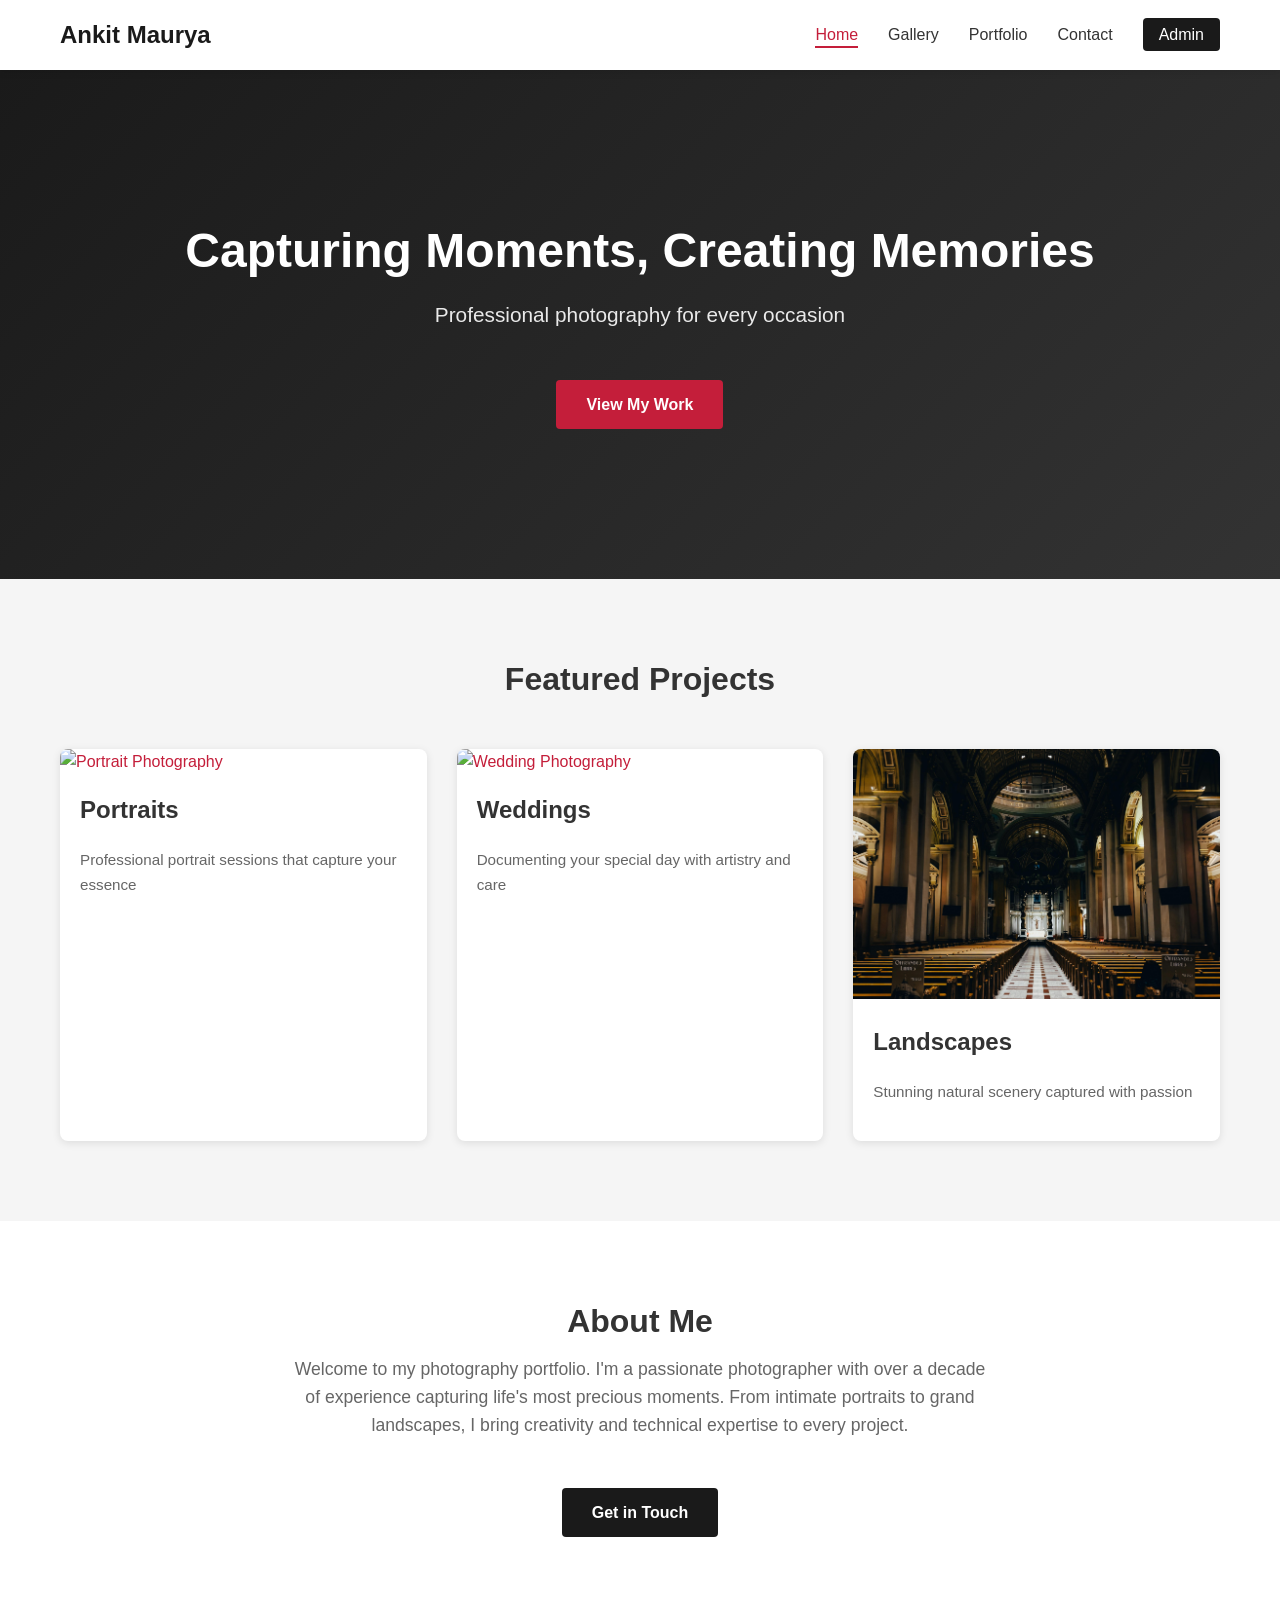
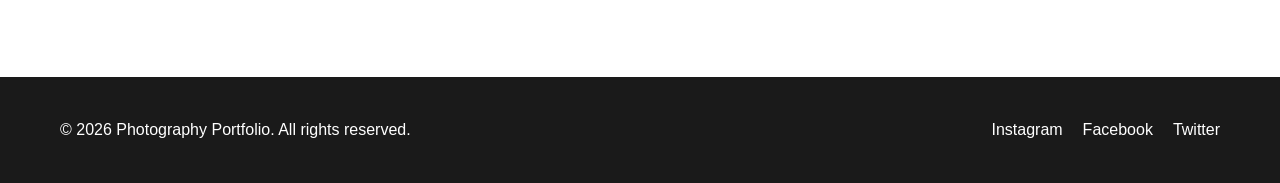
==== index.html @ 66cedf2d "Update index.html" ====
<!DOCTYPE html>
<html lang="en">
<head>
    <meta charset="UTF-8">
    <meta name="viewport" content="width=device-width, initial-scale=1.0">
    <title>Photography Portfolio - Ankit Maurya</title>
    <link rel="stylesheet" href="assets/css/style.css">
    <link rel="stylesheet" href="assets/css/navbar.css">
</head>
<body>
    <!-- Navigation -->
    <nav class="navbar">
        <div class="navbar-container">
            <div class="navbar-brand">
                <h1>Ankit Maurya</h1>
            </div>
            <ul class="navbar-menu">
                <li><a href="index.html" class="active">Home</a></li>
                <li><a href="gallery.html">Gallery</a></li>
                <li><a href="portfolio.html">Portfolio</a></li>
                <li><a href="contact.html">Contact</a></li>
                <li><a href="admin/index.html" class="admin-link">Admin</a></li>
            </ul>
            <div class="hamburger">
                <span></span>
                <span></span>
                <span></span>
            </div>
        </div>
    </nav>

    <!-- Hero Section -->
    <section class="hero">
        <div class="hero-content">
            <h2>Capturing Moments, Creating Memories</h2>
            <p>Professional photography for every occasion</p>
            <a href="gallery.html" class="cta-button">View My Work</a>
        </div>
    </section>

    <!-- Featured Work -->
    <section class="featured">
        <div class="container">
            <h2>Featured Projects</h2>
            <div class="featured-grid">
                <div class="featured-card">
                    <a href="portraits.html">
                    <img src="assets/images/portrait/DSC_3581.JPG" alt="Portrait Photography">
                    </a>
                    <h3>Portraits</h3>
                    <p>Professional portrait sessions that capture your essence</p>
                </div>
                <div class="featured-card">
                    <a href="weddings.html">
                    <img src="assets/images/wedding/DSC_1386.JPG" alt="Wedding Photography">
                    </a>
                    <h3>Weddings</h3>
                    <p>Documenting your special day with artistry and care</p>
                </div>
                <div class="featured-card">
                    <a href="landscapes.html">
                    <img src="assets/images/landscape/pexels-allen-boguslavsky-1344061-19329957.jpg" alt="Landscape Photography">
                    </a>
                    <h3>Landscapes</h3>
                    <p>Stunning natural scenery captured with passion</p>
                </div>
            </div>
        </div>
    </section>

    <!-- About Section -->
    <section class="about">
        <div class="container">
            <h2>About Me</h2>
            <p>Welcome to my photography portfolio. I'm a passionate photographer with over a decade of experience capturing life's most precious moments. From intimate portraits to grand landscapes, I bring creativity and technical expertise to every project.</p>
            <a href="contact.html" class="secondary-button">Get in Touch</a>
        </div>
    </section>

    <!-- Footer -->
    <footer class="footer">
        <div class="container">
            <p>&copy; 2026 Photography Portfolio. All rights reserved.</p>
            <div class="social-links">
                <a href="#" class="social-icon">Instagram</a>
                <a href="#" class="social-icon">Facebook</a>
                <a href="#" class="social-icon">Twitter</a>
            </div>
        </div>
    </footer>

    <script src="assets/js/navbar.js"></script>
</body>
</html>
---- assets/css/style.css ----
/* Global Styles */
* {
    margin: 0;
    padding: 0;
    box-sizing: border-box;
}

:root {
    --primary-color: #1a1a1a;
    --secondary-color: #333;
    --accent-color: #c41e3a;
    --text-color: #333;
    --light-bg: #f5f5f5;
    --white: #fff;
    --border-color: #ddd;
    --shadow: 0 2px 8px rgba(0, 0, 0, 0.1);
    --shadow-lg: 0 10px 30px rgba(0, 0, 0, 0.2);
}

html {
    scroll-behavior: smooth;
}

body {
    font-family: 'Segoe UI', Tahoma, Geneva, Verdana, sans-serif;
    line-height: 1.6;
    color: var(--text-color);
    background-color: var(--white);
}

.container {
    max-width: 1200px;
    margin: 0 auto;
    padding: 0 20px;
}

/* Typography */
h1, h2, h3, h4, h5, h6 {
    margin-bottom: 0.8rem;
    font-weight: 700;
    line-height: 1.3;
}

h1 {
    font-size: 2.5rem;
}

h2 {
    font-size: 2rem;
}

h3 {
    font-size: 1.5rem;
}

p {
    margin-bottom: 1rem;
}

a {
    color: var(--accent-color);
    text-decoration: none;
    transition: color 0.3s ease;
}

a:hover {
    color: var(--primary-color);
}

/* Buttons */
.cta-button, .secondary-button, .submit-button, .upload-button {
    display: inline-block;
    padding: 12px 30px;
    font-size: 1rem;
    font-weight: 600;
    border: none;
    border-radius: 4px;
    cursor: pointer;
    transition: all 0.3s ease;
    text-align: center;
}

.cta-button {
    background-color: var(--accent-color);
    color: var(--white);
    margin-top: 1rem;
}

.cta-button:hover {
    background-color: #a01830;
    transform: translateY(-2px);
    box-shadow: var(--shadow-lg);
}

.secondary-button {
    background-color: var(--primary-color);
    color: var(--white);
    margin-top: 1rem;
}

.secondary-button:hover {
    background-color: var(--secondary-color);
}

.submit-button, .upload-button {
    background-color: var(--primary-color);
    color: var(--white);
    width: 100%;
    padding: 12px;
}

.submit-button:hover, .upload-button:hover {
    background-color: var(--secondary-color);
}

/* Hero Section */
.hero {
    background: linear-gradient(135deg, var(--primary-color), var(--secondary-color));
    color: var(--white);
    text-align: center;
    padding: 150px 20px;
    min-height: 500px;
    display: flex;
    align-items: center;
    justify-content: center;
}

.hero-content h2 {
    font-size: 3rem;
    margin-bottom: 1rem;
    color: var(--white);
}

.hero-content p {
    font-size: 1.3rem;
    margin-bottom: 2rem;
    color: rgba(255, 255, 255, 0.9);
}

/* Sections */
section {
    padding: 80px 0;
}

/* Featured Section */
.featured {
    background-color: var(--light-bg);
}

.featured h2 {
    text-align: center;
    margin-bottom: 3rem;
}

.featured-grid {
    display: grid;
    grid-template-columns: repeat(auto-fit, minmax(280px, 1fr));
    gap: 30px;
}

.featured-card {
    background: var(--white);
    border-radius: 8px;
    overflow: hidden;
    box-shadow: var(--shadow);
    transition: transform 0.3s ease, box-shadow 0.3s ease;
}

.featured-card:hover {
    transform: translateY(-10px);
    box-shadow: var(--shadow-lg);
}

.featured-card img {
    width: 100%;
    height: 250px;
    object-fit: cover;
}

.featured-card h3 {
    padding: 20px 20px 10px;
}

.featured-card p {
    padding: 0 20px 20px;
    color: #666;
    font-size: 0.95rem;
}

/* About Section */
.about {
    background-color: var(--white);
    text-align: center;
}

.about p {
    font-size: 1.1rem;
    max-width: 700px;
    margin-left: auto;
    margin-right: auto;
    margin-bottom: 2rem;
    color: #666;
}

/* Footer */
.footer {
    background-color: var(--primary-color);
    color: var(--white);
    padding: 40px 0;
    margin-top: 60px;
}

.footer .container {
    display: flex;
    justify-content: space-between;
    align-items: center;
    flex-wrap: wrap;
    gap: 20px;
}

.footer p {
    margin: 0;
}

.social-links {
    display: flex;
    gap: 20px;
}

.social-icon {
    color: var(--white);
    transition: color 0.3s ease;
}

.social-icon:hover {
    color: var(--accent-color);
}

/* Responsive */
@media (max-width: 768px) {
    h1 {
        font-size: 2rem;
    }

    h2 {
        font-size: 1.5rem;
    }

    .hero-content h2 {
        font-size: 2rem;
    }

    .hero-content p {
        font-size: 1rem;
    }

    .hero {
        padding: 80px 20px;
        min-height: 350px;
    }

    section {
        padding: 50px 0;
    }

    .footer .container {
        flex-direction: column;
        text-align: center;
    }

    .social-links {
        justify-content: center;
    }
}

@media (max-width: 480px) {
    h1 {
        font-size: 1.5rem;
    }

    h2 {
        font-size: 1.3rem;
    }

    .hero-content h2 {
        font-size: 1.5rem;
    }

    .featured-grid {
        grid-template-columns: 1fr;
    }
}
---- assets/css/navbar.css ----
/* Navbar Styles */
.navbar {
    background-color: var(--white);
    box-shadow: var(--shadow);
    position: sticky;
    top: 0;
    z-index: 1000;
}

.navbar-container {
    max-width: 1200px;
    margin: 0 auto;
    padding: 0 20px;
    display: flex;
    justify-content: space-between;
    align-items: center;
    height: 70px;
}

.navbar-brand h1 {
    font-size: 1.5rem;
    color: var(--primary-color);
    margin: 0;
}

.navbar-menu {
    display: flex;
    list-style: none;
    gap: 30px;
    margin: 0;
}

.navbar-menu a {
    color: var(--text-color);
    font-weight: 500;
    transition: color 0.3s ease;
    position: relative;
}

.navbar-menu a:hover,
.navbar-menu a.active {
    color: var(--accent-color);
}

.navbar-menu a.active::after {
    content: '';
    position: absolute;
    bottom: -5px;
    left: 0;
    width: 100%;
    height: 2px;
    background-color: var(--accent-color);
}

.admin-link {
    background-color: var(--primary-color);
    color: var(--white) !important;
    padding: 8px 16px;
    border-radius: 4px;
}

.admin-link:hover {
    background-color: var(--secondary-color);
    color: var(--white) !important;
}

/* Hamburger Menu */
.hamburger {
    display: none;
    flex-direction: column;
    cursor: pointer;
}

.hamburger span {
    width: 25px;
    height: 3px;
    background-color: var(--primary-color);
    margin: 5px 0;
    transition: all 0.3s ease;
    border-radius: 2px;
}

.hamburger.active span:nth-child(1) {
    transform: rotate(45deg) translate(8px, 8px);
}

.hamburger.active span:nth-child(2) {
    opacity: 0;
}

.hamburger.active span:nth-child(3) {
    transform: rotate(-45deg) translate(10px, -10px);
}

/* Mobile Menu */
@media (max-width: 768px) {
    .hamburger {
        display: flex;
    }

    .navbar-menu {
        position: absolute;
        top: 70px;
        left: 0;
        right: 0;
        flex-direction: column;
        background-color: var(--white);
        gap: 0;
        max-height: 0;
        overflow: hidden;
        transition: max-height 0.3s ease;
        box-shadow: var(--shadow);
    }

    .navbar-menu.active {
        max-height: 400px;
    }

    .navbar-menu li {
        border-bottom: 1px solid var(--border-color);
    }

    .navbar-menu a {
        display: block;
        padding: 15px 20px;
    }

    .navbar-menu a.active::after {
        display: none;
    }

    .admin-link {
        margin: 0;
        width: calc(100% - 40px);
        margin: 10px 20px;
    }
}
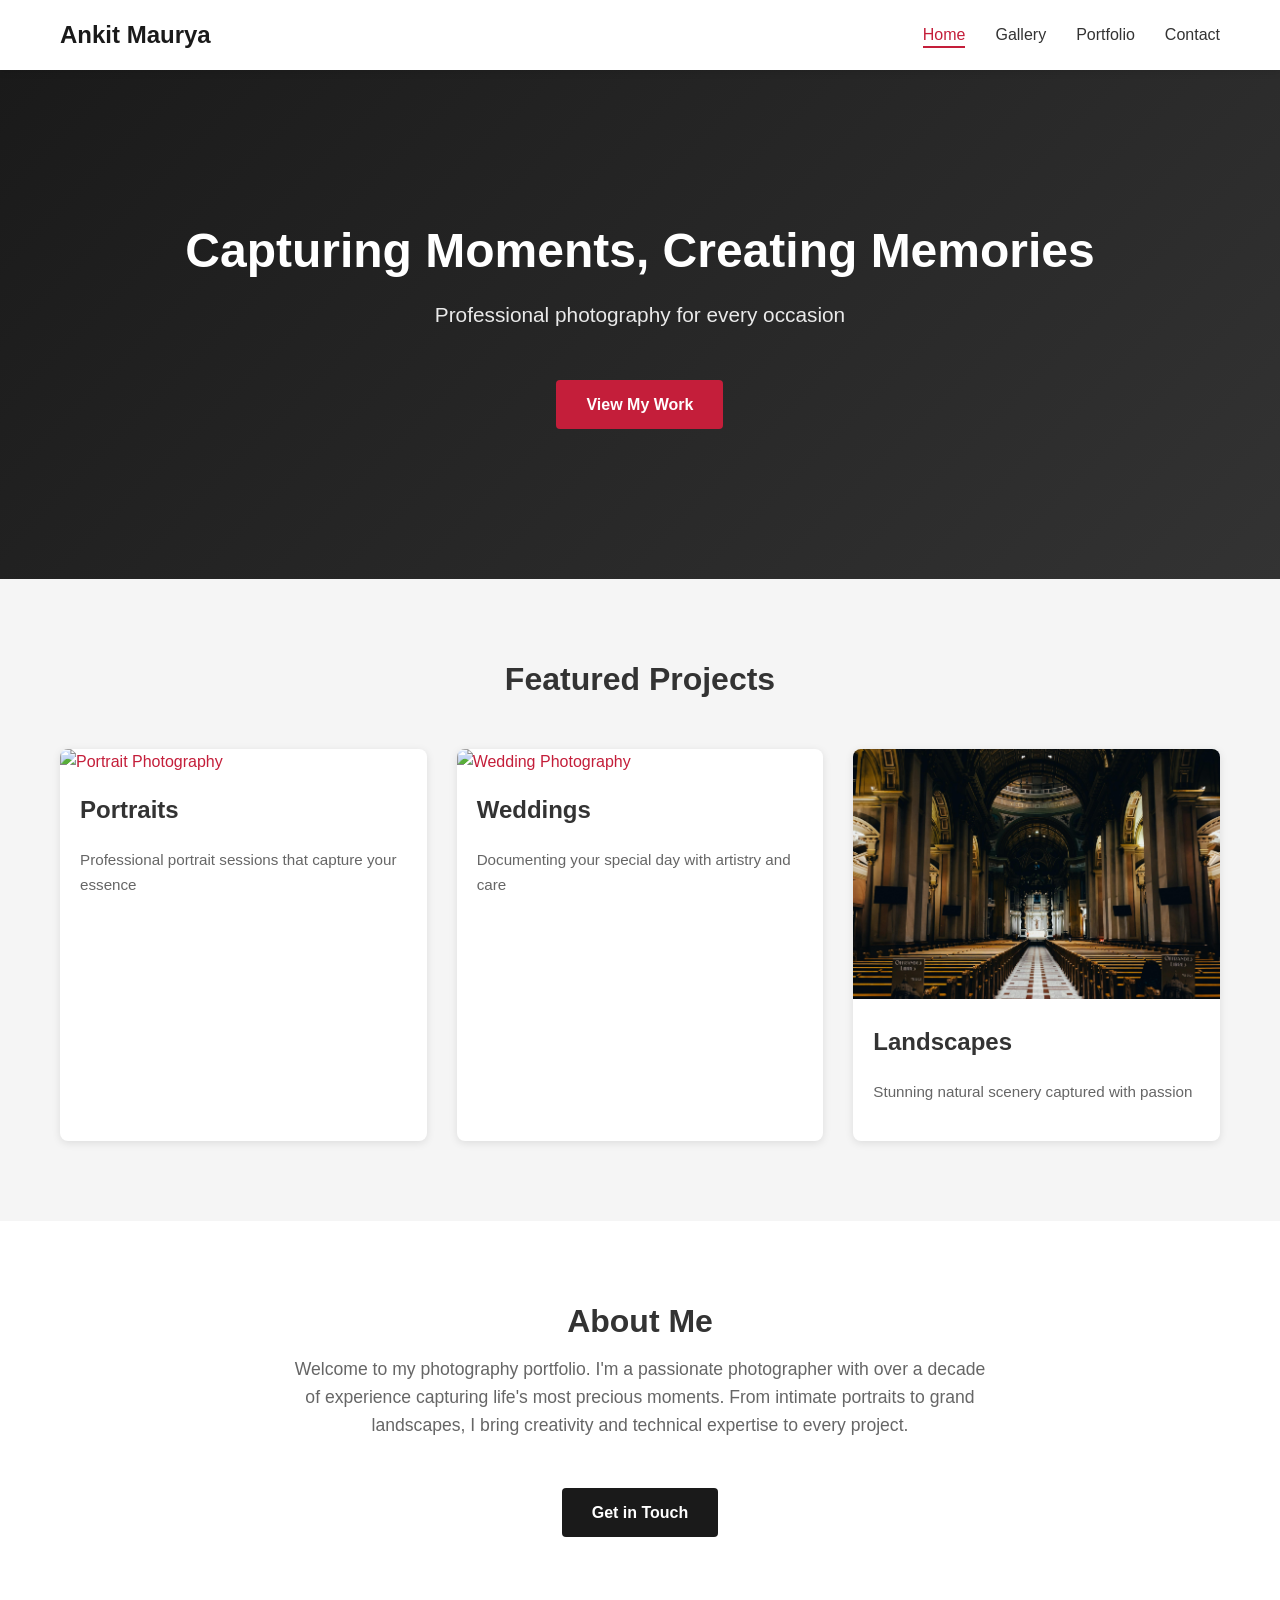
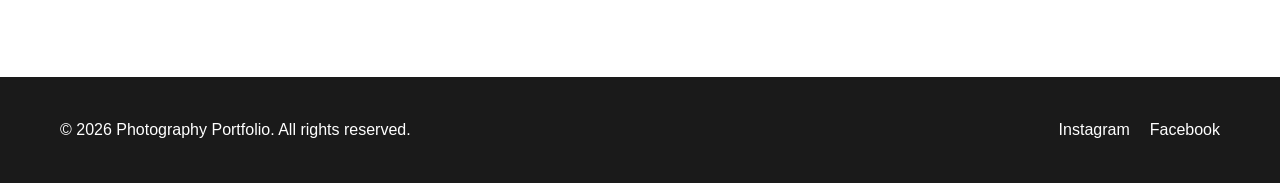
==== commit b7581a84: "Update contact details, remove admin and Twitter links" ====
--- a/index.html
+++ b/index.html
@@ -19,7 +19,6 @@
                 <li><a href="gallery.html">Gallery</a></li>
                 <li><a href="portfolio.html">Portfolio</a></li>
                 <li><a href="contact.html">Contact</a></li>
-                <li><a href="admin/index.html" class="admin-link">Admin</a></li>
             </ul>
             <div class="hamburger">
                 <span></span>
@@ -82,9 +81,8 @@
         <div class="container">
             <p>&copy; 2026 Photography Portfolio. All rights reserved.</p>
             <div class="social-links">
-                <a href="#" class="social-icon">Instagram</a>
-                <a href="#" class="social-icon">Facebook</a>
-                <a href="#" class="social-icon">Twitter</a>
+                <a href="https://www.instagram.com/ankit_maurya2207" class="social-icon">Instagram</a>
+                <a href="https://www.facebook.com/profile.php?id=61571340713028" class="social-icon">Facebook</a>
             </div>
         </div>
     </footer>
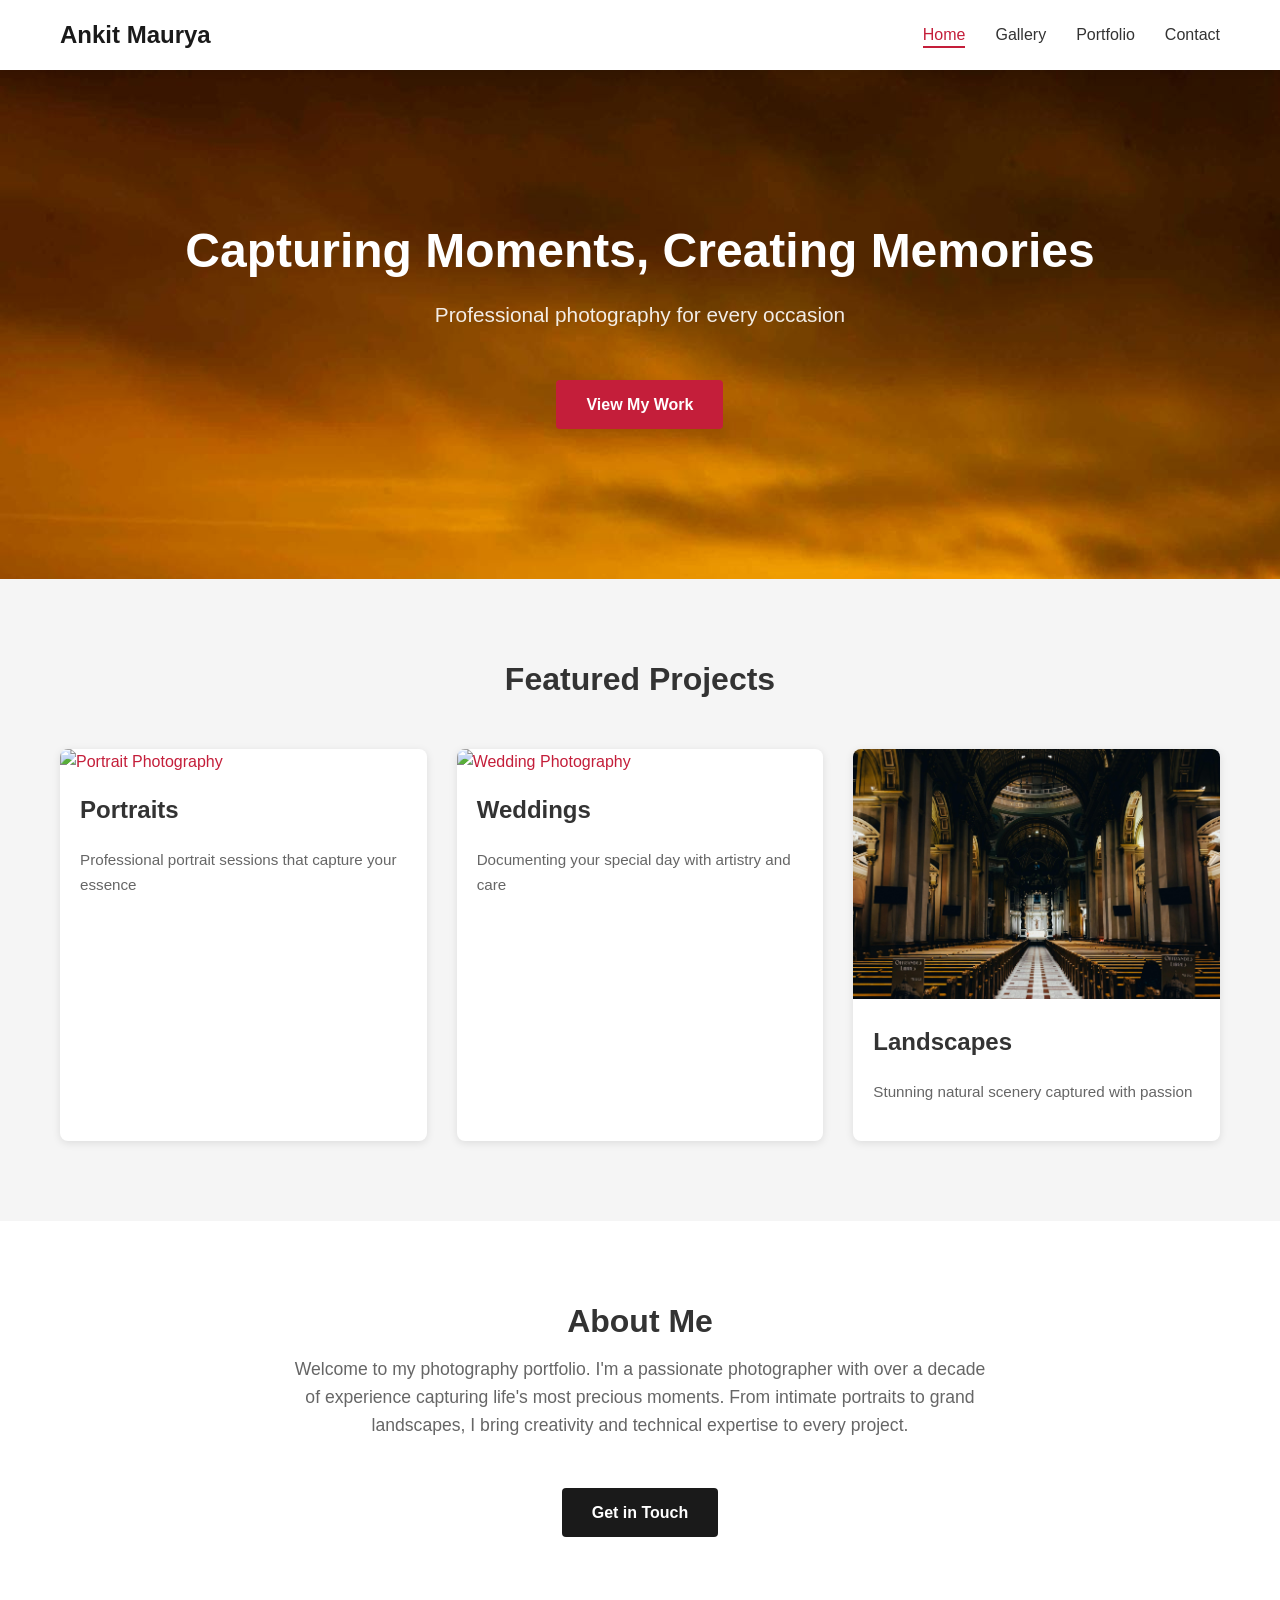
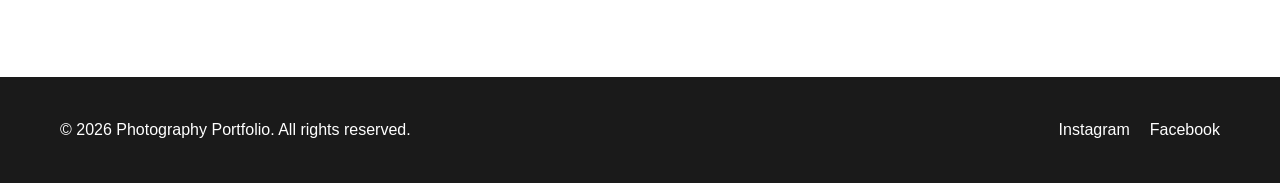
==== commit 38229a93: "Update gallery pages with new portrait and landscape images" ====
--- a/index.html
+++ b/index.html
@@ -29,7 +29,8 @@
     </nav>
 
     <!-- Hero Section -->
-    <section class="hero">
+    <section class="hero" style="background-image: url('assets/images/landscape/pexels-raybilcliff-29651310\ \(1\).jpg');" background-size="cover" background-position="top">
+        
         <div class="hero-content">
             <h2>Capturing Moments, Creating Memories</h2>
             <p>Professional photography for every occasion</p>
@@ -44,7 +45,7 @@
             <div class="featured-grid">
                 <div class="featured-card">
                     <a href="portraits.html">
-                    <img src="assets/images/portrait/DSC_3581.JPG" alt="Portrait Photography">
+                    <img src="assets/images/portrait/DSC_3582.JPG" alt="Portrait Photography">
                     </a>
                     <h3>Portraits</h3>
                     <p>Professional portrait sessions that capture your essence</p>
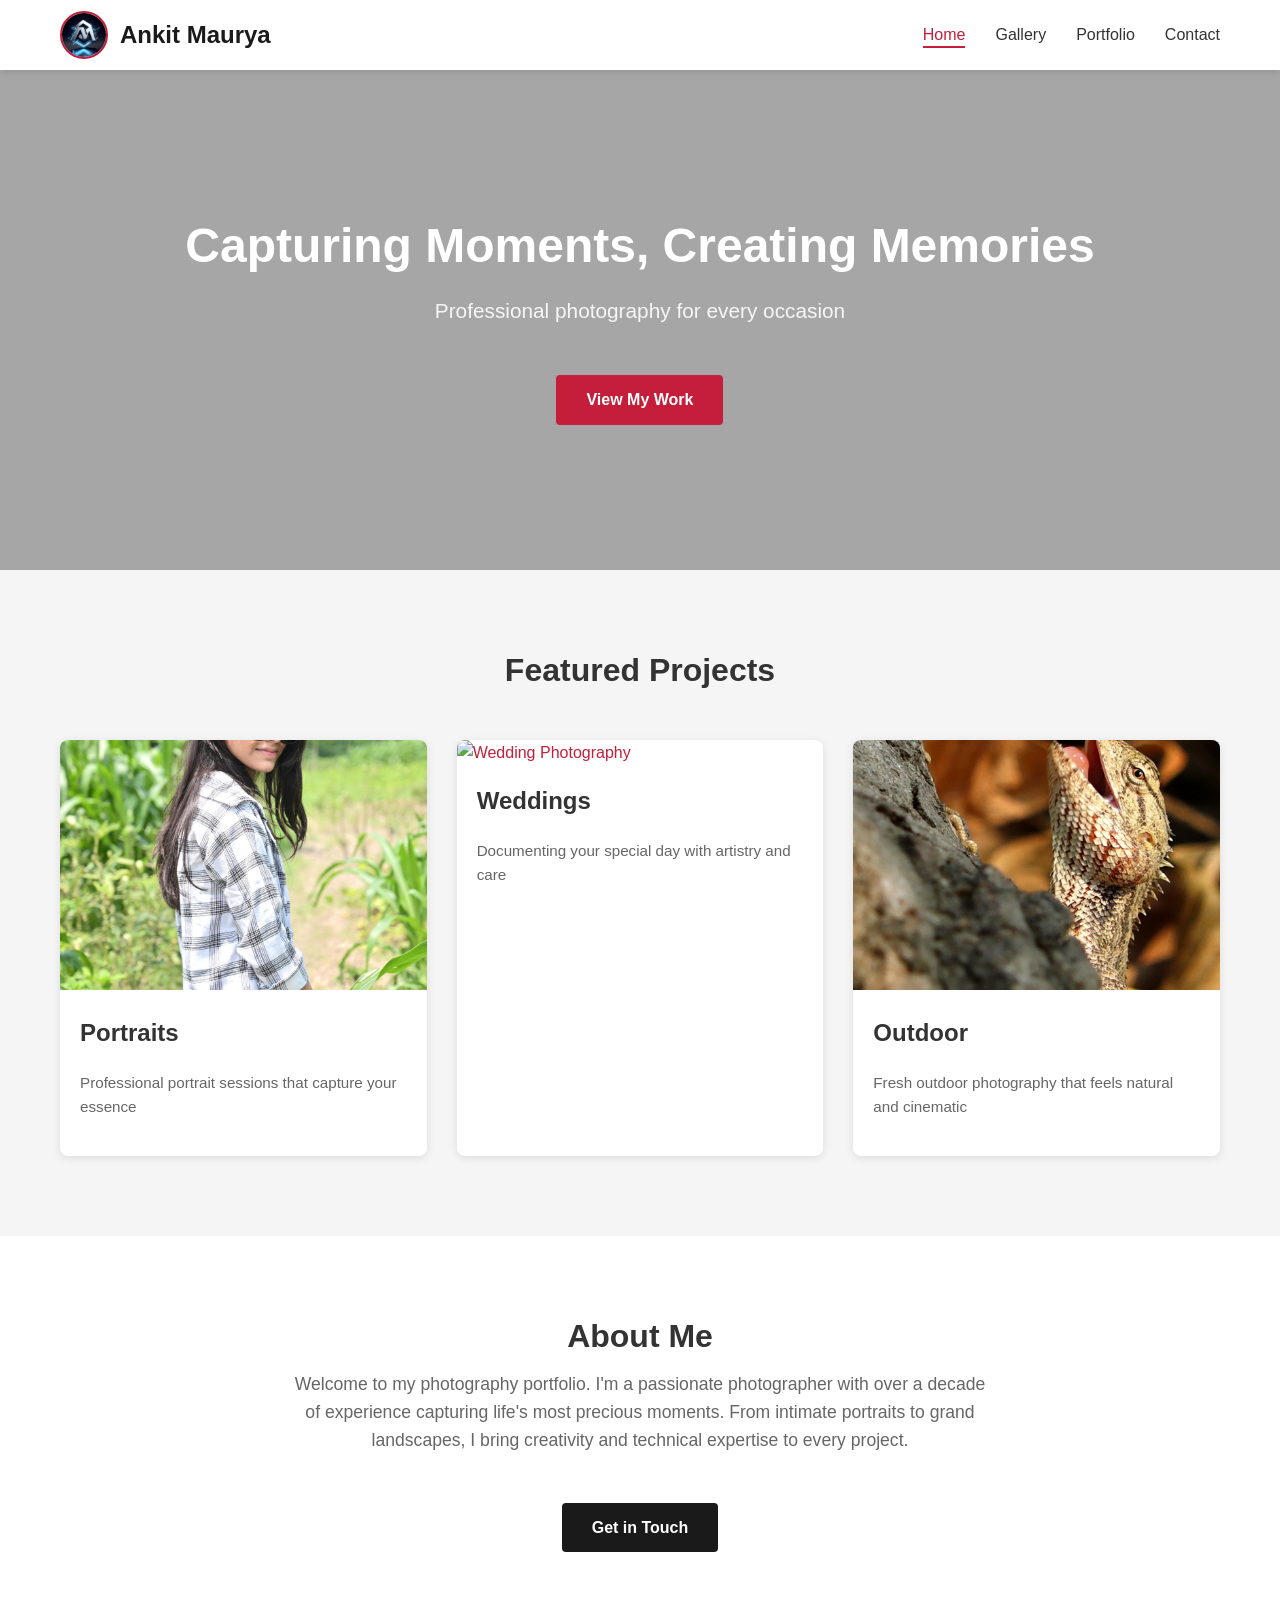
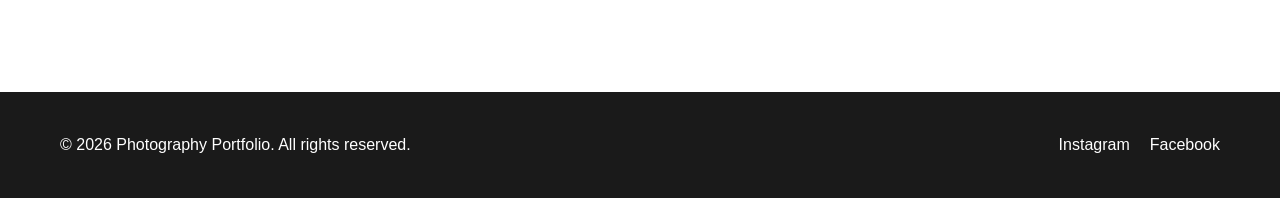
==== commit 20657981: "Update website content, gallery layout, responsive fixes, and asset sync" ====
--- a/index.html
+++ b/index.html
@@ -12,6 +12,7 @@
     <nav class="navbar">
         <div class="navbar-container">
             <div class="navbar-brand">
+                <img src="assets/images/logo/logo.jpg" alt="Brand Logo" class="navbar-logo">
                 <h1>Ankit Maurya</h1>
             </div>
             <ul class="navbar-menu">
@@ -29,8 +30,9 @@
     </nav>
 
     <!-- Hero Section -->
-    <section class="hero" style="background-image: url('assets/images/landscape/pexels-raybilcliff-29651310\ \(1\).jpg');" background-size="cover" background-position="top">
-        
+    <section class="hero">
+        <video id="hero-video" class="hero-video" autoplay muted playsinline preload="auto"></video>
+        <div class="hero-overlay"></div>
         <div class="hero-content">
             <h2>Capturing Moments, Creating Memories</h2>
             <p>Professional photography for every occasion</p>
@@ -45,24 +47,24 @@
             <div class="featured-grid">
                 <div class="featured-card">
                     <a href="portraits.html">
-                    <img src="assets/images/portrait/DSC_3582.JPG" alt="Portrait Photography">
+                    <img src="assets/images/portrait/1 (24).JPG" alt="Portrait Photography">
                     </a>
                     <h3>Portraits</h3>
                     <p>Professional portrait sessions that capture your essence</p>
                 </div>
                 <div class="featured-card">
                     <a href="weddings.html">
-                    <img src="assets/images/wedding/DSC_1386.JPG" alt="Wedding Photography">
+                    <img src="assets/images/wedding/1 (1).JPG" alt="Wedding Photography">
                     </a>
                     <h3>Weddings</h3>
                     <p>Documenting your special day with artistry and care</p>
                 </div>
-                <div class="featured-card">
-                    <a href="landscapes.html">
-                    <img src="assets/images/landscape/pexels-allen-boguslavsky-1344061-19329957.jpg" alt="Landscape Photography">
+                <div class="featured-card outdoor-card">
+                    <a href="gallery.html">
+                    <img src="assets/images/outdoor/1 (1).jpg" alt="Outdoor Photography">
                     </a>
-                    <h3>Landscapes</h3>
-                    <p>Stunning natural scenery captured with passion</p>
+                    <h3>Outdoor</h3>
+                    <p>Fresh outdoor photography that feels natural and cinematic</p>
                 </div>
             </div>
         </div>
@@ -82,12 +84,13 @@
         <div class="container">
             <p>&copy; 2026 Photography Portfolio. All rights reserved.</p>
             <div class="social-links">
-                <a href="https://www.instagram.com/ankit_maurya2207" class="social-icon">Instagram</a>
+                <a href="https://www.instagram.com/ankit_maurya_photography/" class="social-icon">Instagram</a>
                 <a href="https://www.facebook.com/profile.php?id=61571340713028" class="social-icon">Facebook</a>
             </div>
         </div>
     </footer>
 
     <script src="assets/js/navbar.js"></script>
+    <script src="assets/js/hero.js"></script>
 </body>
 </html>
--- a/assets/css/style.css
+++ b/assets/css/style.css
@@ -115,14 +115,36 @@
 
 /* Hero Section */
 .hero {
-    background: linear-gradient(135deg, var(--primary-color), var(--secondary-color));
+    position: relative;
     color: var(--white);
     text-align: center;
-    padding: 150px 20px;
     min-height: 500px;
     display: flex;
     align-items: center;
     justify-content: center;
+    overflow: hidden;
+}
+
+.hero-video {
+    position: absolute;
+    inset: 0;
+    width: 100%;
+    height: 100%;
+    object-fit: cover;
+    z-index: 0;
+}
+
+.hero-overlay {
+    position: absolute;
+    inset: 0;
+    background: rgba(0, 0, 0, 0.35);
+    z-index: 1;
+}
+
+.hero-content {
+    position: relative;
+    z-index: 2;
+    padding: 0 20px;
 }
 
 .hero-content h2 {
@@ -175,6 +197,10 @@
     width: 100%;
     height: 250px;
     object-fit: cover;
+}
+
+.featured-card.portrait-card img {
+    object-position: top;
 }
 
 .featured-card h3 {
@@ -232,6 +258,79 @@
     transition: color 0.3s ease;
 }
 
+/* Responsive Base */
+@media (max-width: 1024px) {
+    .container,
+    .navbar-container {
+        padding: 0 15px;
+    }
+
+    .hero {
+        min-height: 420px;
+    }
+
+    .hero-content h2 {
+        font-size: 2.4rem;
+    }
+
+    .hero-content p {
+        font-size: 1.15rem;
+    }
+
+    .featured-grid {
+        gap: 20px;
+    }
+
+    .featured-card img {
+        height: 220px;
+    }
+}
+
+@media (max-width: 768px) {
+    .hero {
+        min-height: 360px;
+    }
+
+    .hero-content h2 {
+        font-size: 2rem;
+    }
+
+    .hero-content p {
+        font-size: 1rem;
+    }
+
+    .featured-grid {
+        grid-template-columns: 1fr;
+    }
+
+    .featured-card img {
+        height: 220px;
+    }
+
+    section {
+        padding: 60px 0;
+    }
+
+    .footer .container {
+        flex-direction: column;
+        text-align: center;
+    }
+
+    .social-links {
+        justify-content: center;
+    }
+}
+
+@media (max-width: 480px) {
+    .hero-content h2 {
+        font-size: 1.7rem;
+    }
+
+    .hero-content p {
+        font-size: 0.95rem;
+    }
+}
+
 .social-icon:hover {
     color: var(--accent-color);
 }
--- a/assets/css/navbar.css
+++ b/assets/css/navbar.css
@@ -17,10 +17,39 @@
     height: 70px;
 }
 
+.navbar-brand {
+    display: flex;
+    align-items: center;
+    gap: 12px;
+}
+
 .navbar-brand h1 {
     font-size: 1.5rem;
     color: var(--primary-color);
     margin: 0;
+}
+
+.navbar-logo {
+    width: 48px;
+    height: 48px;
+    border-radius: 50%;
+    object-fit: cover;
+    border: 2px solid var(--accent-color);
+    animation: logoPop 0.8s ease-out;
+}
+
+@keyframes logoPop {
+    0% {
+        transform: scale(0);
+        opacity: 0;
+    }
+    60% {
+        transform: scale(1.1);
+        opacity: 1;
+    }
+    100% {
+        transform: scale(1);
+    }
 }
 
 .navbar-menu {
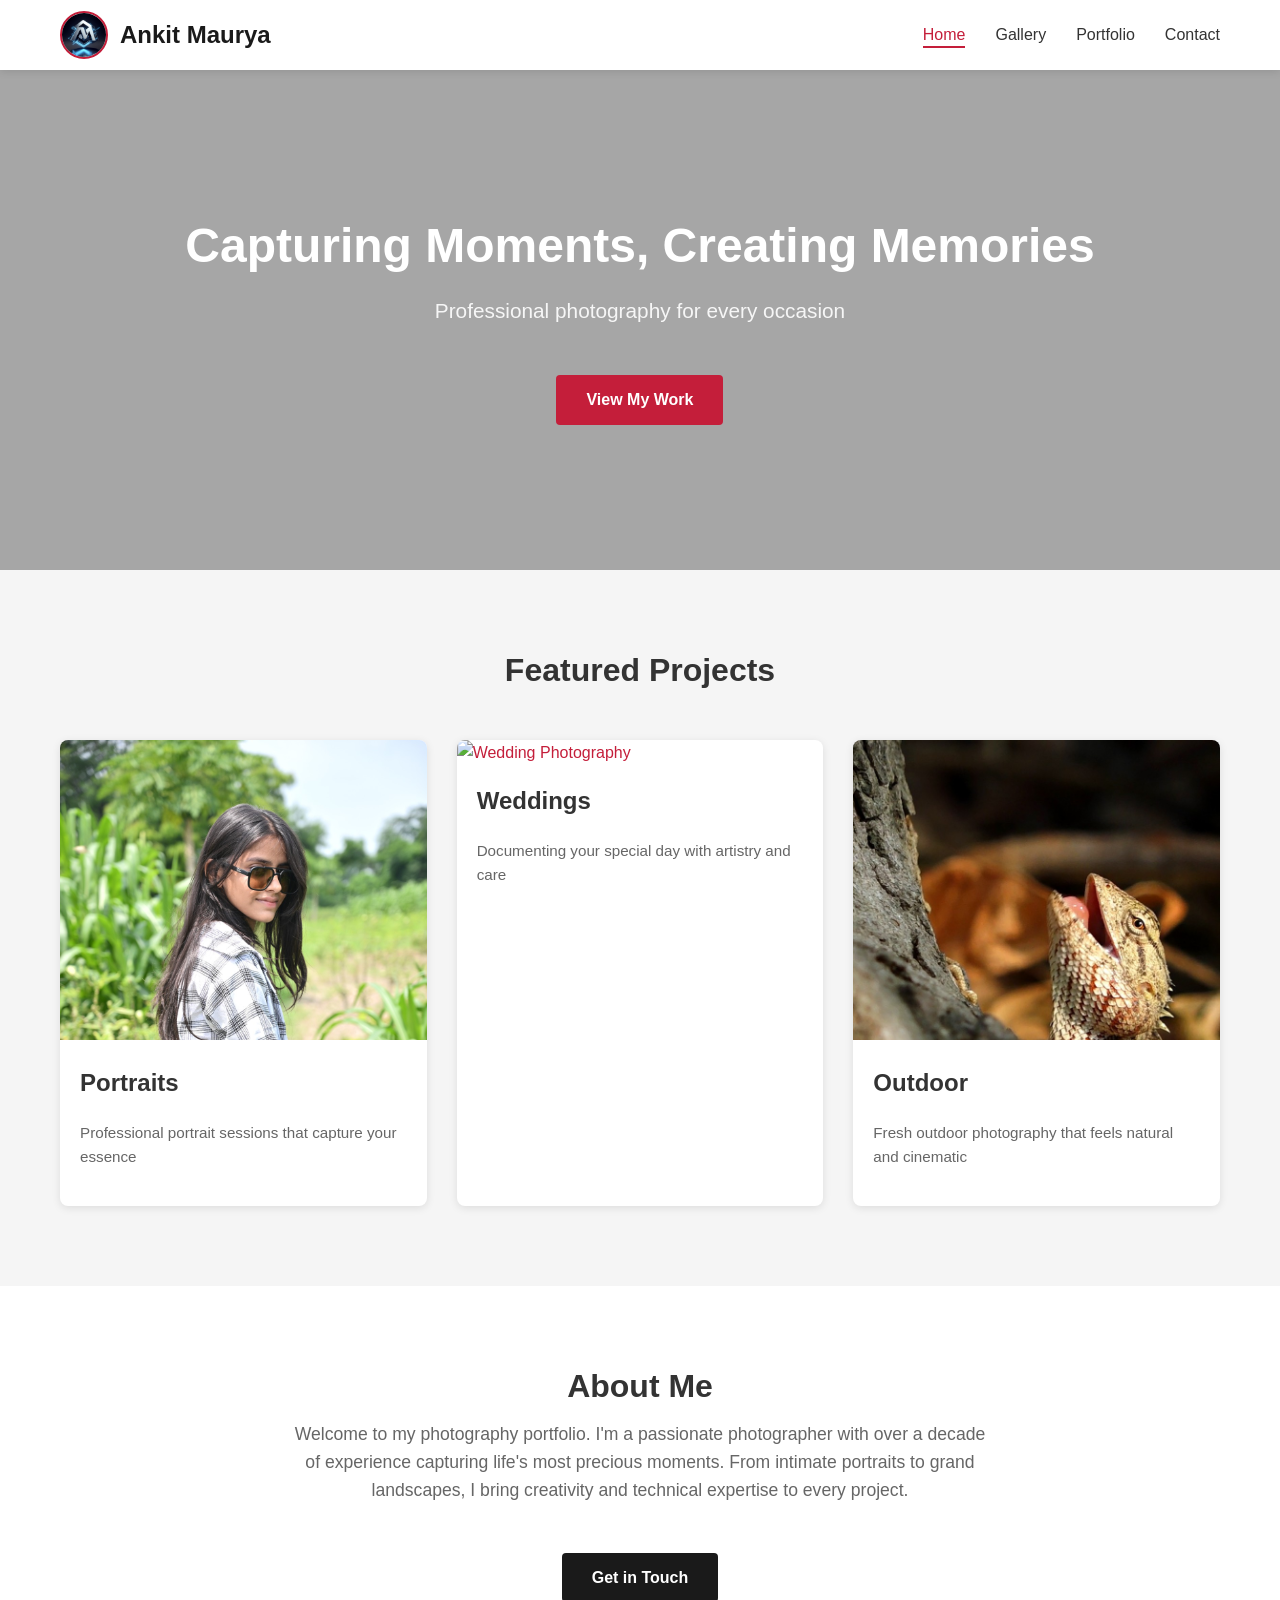
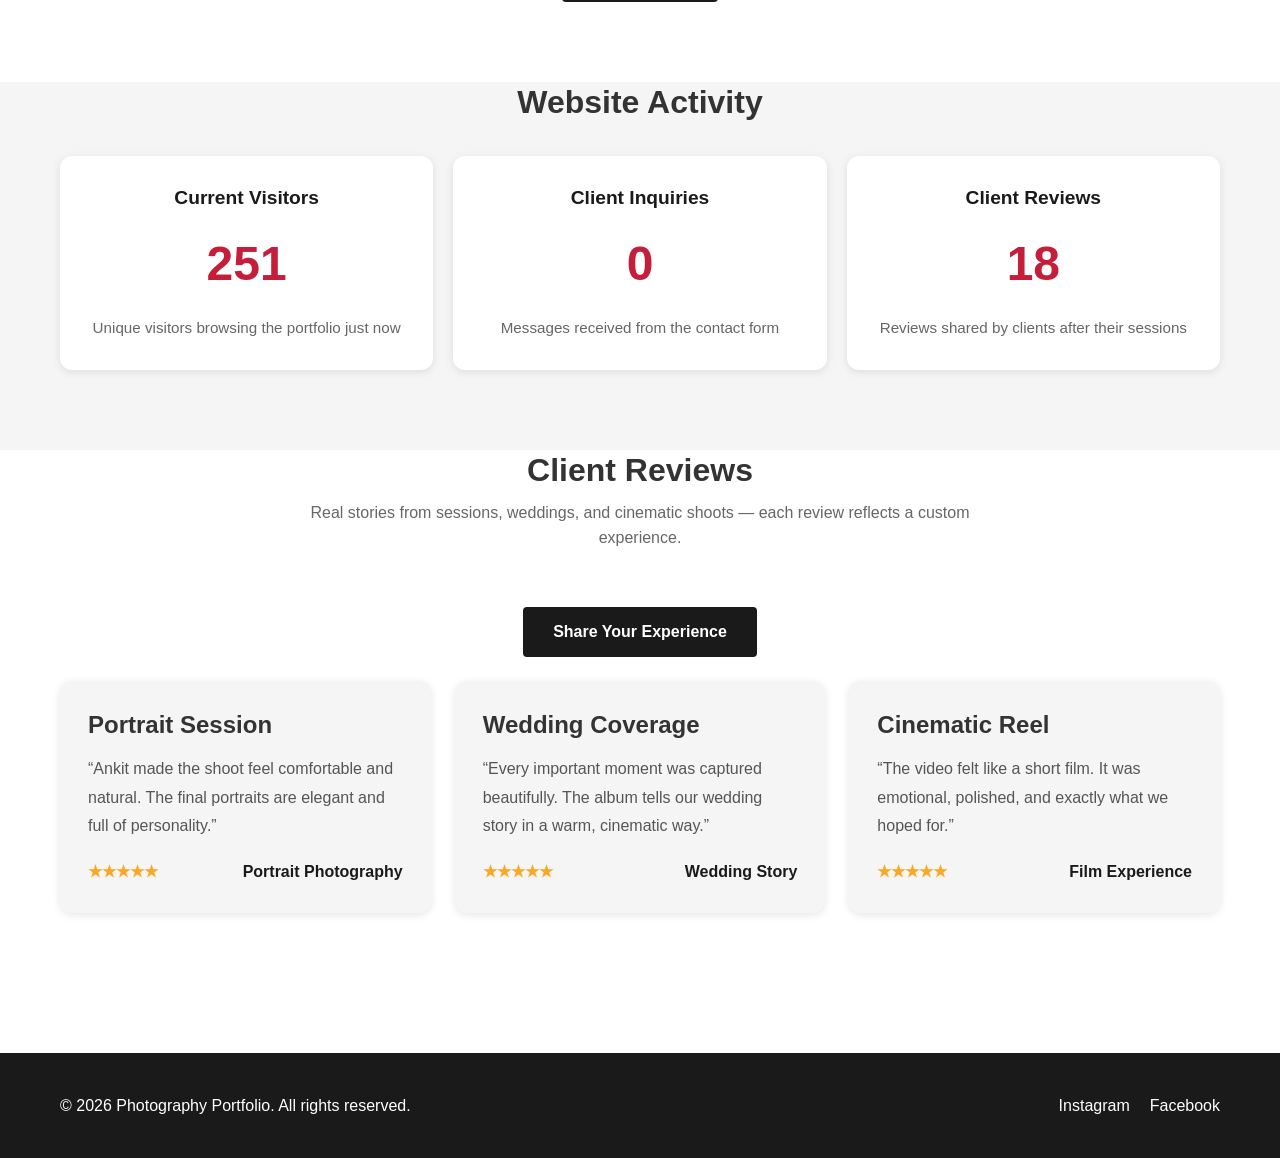
==== commit 702dba42: "Update website content, add review form, and sync assets" ====
--- a/index.html
+++ b/index.html
@@ -79,6 +79,58 @@
         </div>
     </section>
 
+    <!-- Website Activity -->
+    <section class="stats-section">
+        <div class="container">
+            <h2>Website Activity</h2>
+            <div class="stats-grid">
+                <div class="stat-card">
+                    <h3>Current Visitors</h3>
+                    <p id="visitorCount">0</p>
+                    <span>Unique visitors browsing the portfolio just now</span>
+                </div>
+                <div class="stat-card">
+                    <h3>Client Inquiries</h3>
+                    <p id="bookingCount">0</p>
+                    <span>Messages received from the contact form</span>
+                </div>
+                <div class="stat-card">
+                    <h3>Client Reviews</h3>
+                    <p id="reviewCount">18</p>
+                    <span>Reviews shared by clients after their sessions</span>
+                </div>
+            </div>
+        </div>
+    </section>
+
+    <!-- Review Section -->
+    <section class="review-section">
+        <div class="container">
+            <h2>Client Reviews</h2>
+            <p class="intro-text">Real stories from sessions, weddings, and cinematic shoots — each review reflects a custom experience.</p>
+            <div class="review-action">
+                <a href="contact.html#reviewForm" class="secondary-button">Share Your Experience</a>
+            </div>
+            <div class="review-grid">
+                <div class="review-card">
+                    <h3>Portrait Session</h3>
+                    <p>“Ankit made the shoot feel comfortable and natural. The final portraits are elegant and full of personality.”</p>
+                    <div class="review-meta"><span>★★★★★</span><span>Portrait Photography</span></div>
+                </div>
+                <div class="review-card">
+                    <h3>Wedding Coverage</h3>
+                    <p>“Every important moment was captured beautifully. The album tells our wedding story in a warm, cinematic way.”</p>
+                    <div class="review-meta"><span>★★★★★</span><span>Wedding Story</span></div>
+                </div>
+                <div class="review-card">
+                    <h3>Cinematic Reel</h3>
+                    <p>“The video felt like a short film. It was emotional, polished, and exactly what we hoped for.”</p>
+                    <div class="review-meta"><span>★★★★★</span><span>Film Experience</span></div>
+                </div>
+            </div>
+        </div>
+    </section>
+
     <!-- Footer -->
     <footer class="footer">
         <div class="container">
@@ -92,5 +144,6 @@
 
     <script src="assets/js/navbar.js"></script>
     <script src="assets/js/hero.js"></script>
+    <script src="assets/js/home.js"></script>
 </body>
 </html>
--- a/assets/css/style.css
+++ b/assets/css/style.css
@@ -195,8 +195,9 @@
 
 .featured-card img {
     width: 100%;
-    height: 250px;
+    height: 300px;
     object-fit: cover;
+    object-position: top;
 }
 
 .featured-card.portrait-card img {
@@ -228,6 +229,122 @@
     color: #666;
 }
 
+/* Stats Section */
+.stats-section {
+    background-color: var(--light-bg);
+    padding-top: 0;
+}
+
+.stats-section h2 {
+    text-align: center;
+    margin-bottom: 2rem;
+}
+
+.stats-grid {
+    display: grid;
+    grid-template-columns: repeat(auto-fit, minmax(240px, 1fr));
+    gap: 20px;
+}
+
+.stat-card {
+    background-color: var(--white);
+    border-radius: 12px;
+    padding: 30px;
+    box-shadow: var(--shadow);
+    text-align: center;
+}
+
+.stat-card h3 {
+    font-size: 1.2rem;
+    margin-bottom: 15px;
+    color: var(--primary-color);
+}
+
+.stat-card p {
+    font-size: 3rem;
+    font-weight: 700;
+    margin-bottom: 12px;
+    color: var(--accent-color);
+}
+
+.stat-card span {
+    color: #666;
+    font-size: 0.95rem;
+}
+
+.stat-card .secondary-button {
+    margin-top: 20px;
+}
+
+/* Review Section */
+.review-section {
+    background-color: var(--white);
+    padding-top: 0;
+}
+
+.review-section h2 {
+    text-align: center;
+    margin-bottom: 0.5rem;
+}
+
+.review-section .intro-text {
+    text-align: center;
+    max-width: 700px;
+    margin: 0 auto 2.5rem;
+    color: #666;
+}
+
+.review-action {
+    text-align: center;
+    margin-bottom: 1.5rem;
+}
+
+.review-action .secondary-button {
+    display: inline-block;
+}
+
+.review-grid {
+    display: grid;
+    grid-template-columns: repeat(auto-fit, minmax(280px, 1fr));
+    gap: 24px;
+}
+
+.review-card {
+    background-color: var(--light-bg);
+    border-radius: 12px;
+    padding: 28px;
+    box-shadow: var(--shadow);
+    transition: transform 0.3s ease, box-shadow 0.3s ease;
+}
+
+.review-card:hover {
+    transform: translateY(-6px);
+    box-shadow: var(--shadow-lg);
+}
+
+.review-card h3 {
+    margin-bottom: 15px;
+}
+
+.review-card p {
+    color: #555;
+    line-height: 1.8;
+    margin-bottom: 18px;
+}
+
+.review-meta {
+    display: flex;
+    justify-content: space-between;
+    align-items: center;
+    gap: 10px;
+    font-weight: 600;
+    color: var(--primary-color);
+}
+
+.review-meta span:first-child {
+    color: #f9a826;
+}
+
 /* Footer */
 .footer {
     background-color: var(--primary-color);
@@ -282,7 +399,7 @@
     }
 
     .featured-card img {
-        height: 220px;
+        height: 250px;
     }
 }
 
@@ -304,7 +421,7 @@
     }
 
     .featured-card img {
-        height: 220px;
+        height: 250px;
     }
 
     section {
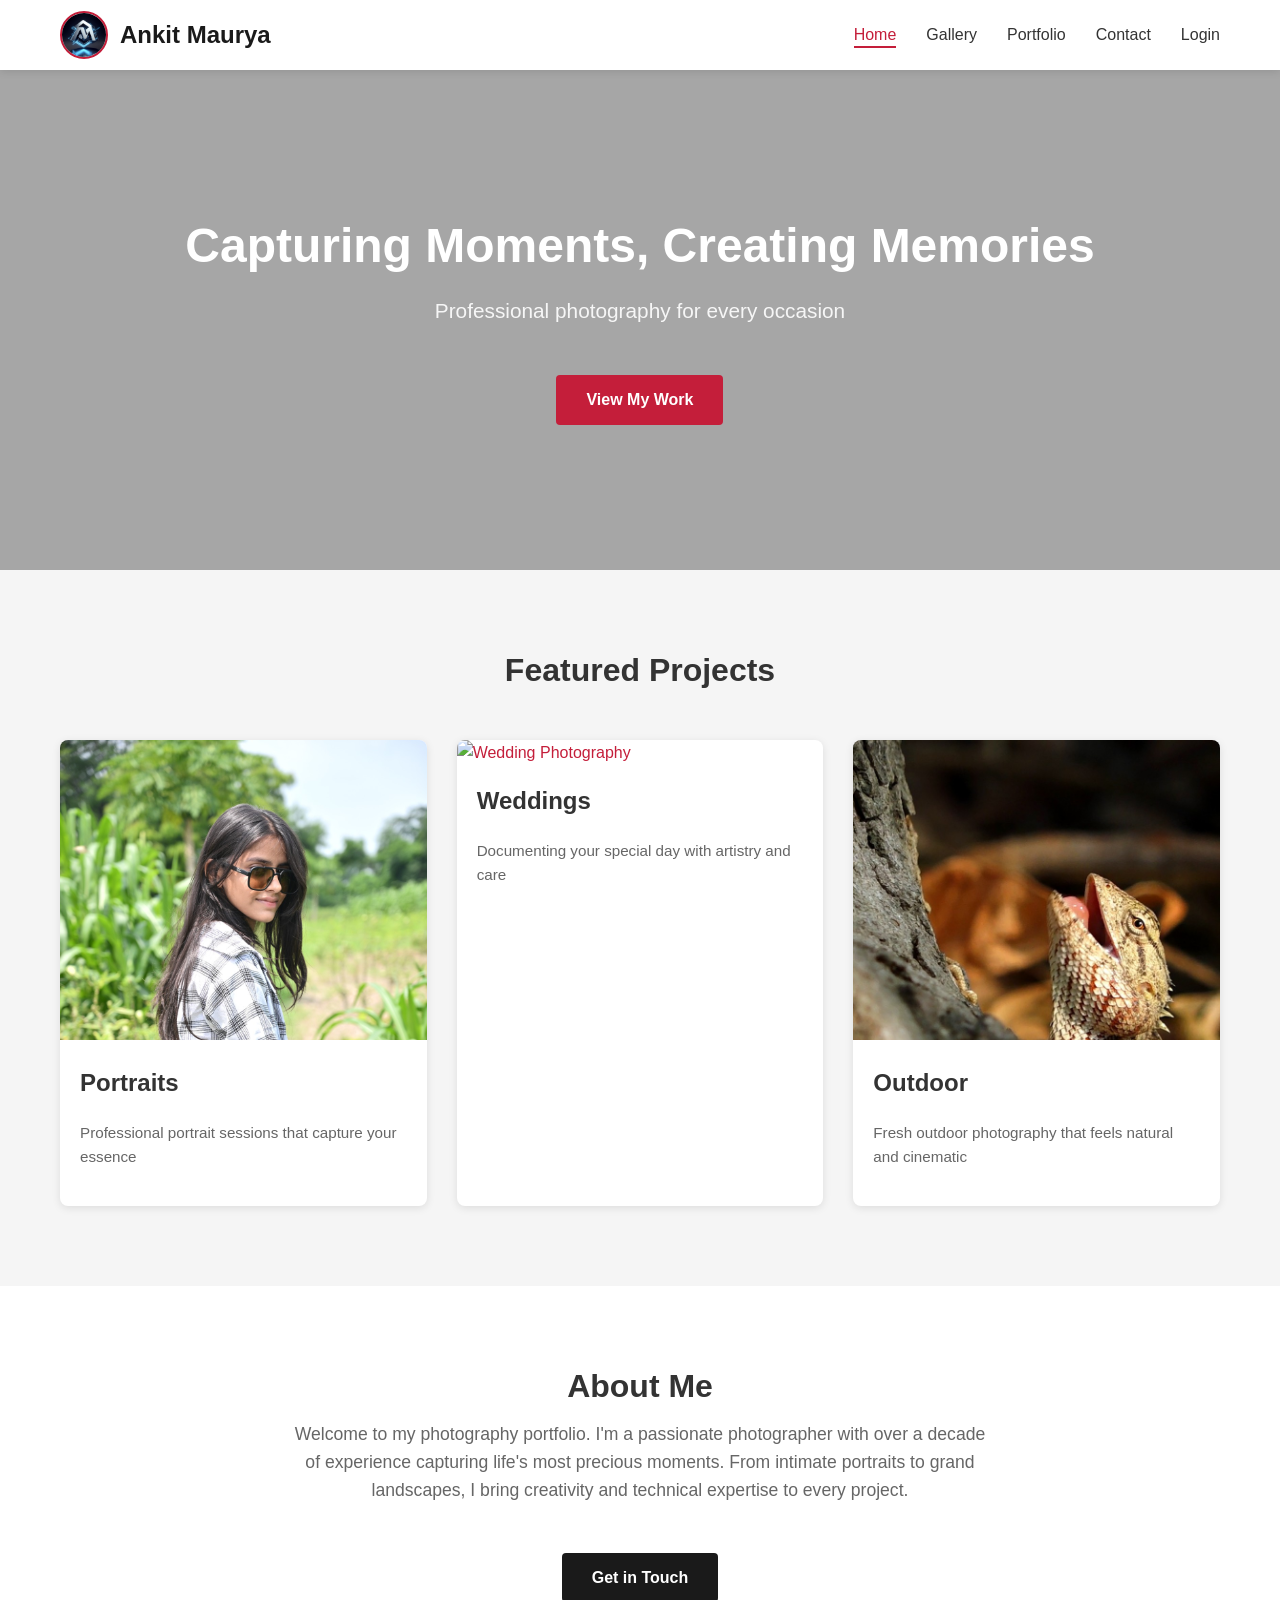
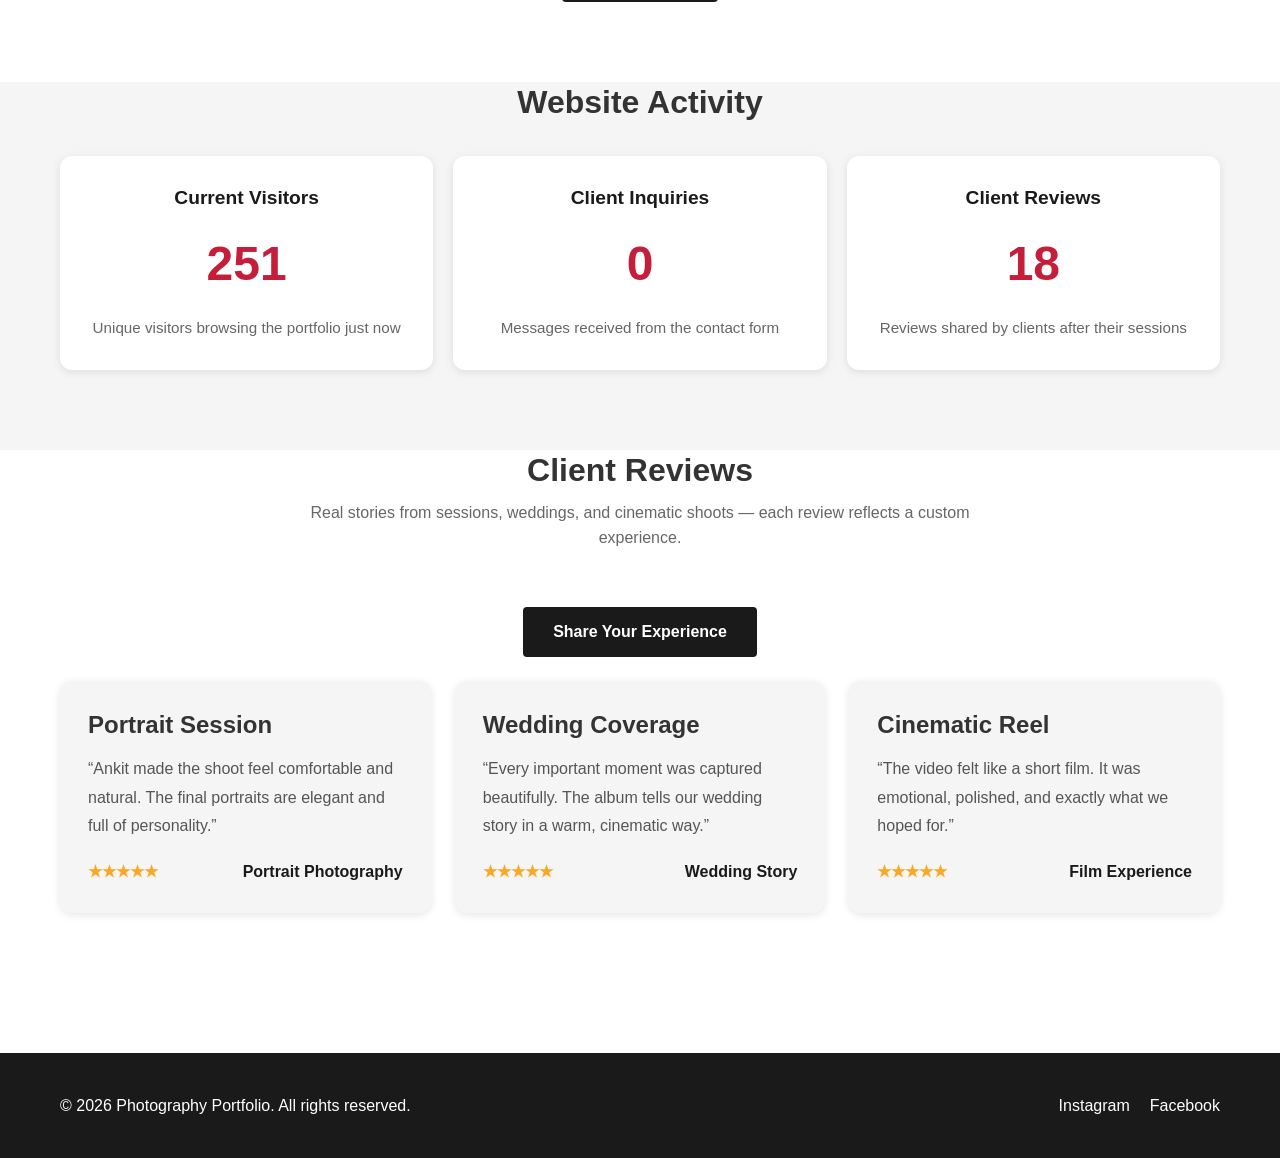
==== commit 827fa716: "Update contact and gallery improvements, remove unused prompts, and sync layout changes" ====
--- a/index.html
+++ b/index.html
@@ -3,6 +3,14 @@
 <head>
     <meta charset="UTF-8">
     <meta name="viewport" content="width=device-width, initial-scale=1.0">
+    <meta name="description" content="Ankit Maurya photography portfolio showcasing portraits, weddings, landscapes, and events with professional visual storytelling.">
+    <meta name="keywords" content="Ankit Maurya, photography, portrait photography, wedding photography, landscape photography, event photography, Bhadohi photographer, photography portfolio">
+    <meta name="author" content="Ankit Maurya">
+    <meta name="robots" content="index, follow">
+    <meta property="og:title" content="Photography Portfolio - Ankit Maurya">
+    <meta property="og:description" content="Ankit Maurya photography portfolio showcasing portraits, weddings, landscapes, and events with professional visual storytelling.">
+    <meta property="og:type" content="website">
+    <meta property="og:image" content="assets/images/logo/logo.jpg">
     <title>Photography Portfolio - Ankit Maurya</title>
     <link rel="stylesheet" href="assets/css/style.css">
     <link rel="stylesheet" href="assets/css/navbar.css">
@@ -20,6 +28,7 @@
                 <li><a href="gallery.html">Gallery</a></li>
                 <li><a href="portfolio.html">Portfolio</a></li>
                 <li><a href="contact.html">Contact</a></li>
+                <li><a href="login.html">Login</a></li>
             </ul>
             <div class="hamburger">
                 <span></span>
--- a/assets/css/style.css
+++ b/assets/css/style.css
@@ -18,21 +18,47 @@
 }
 
 html {
+    min-height: 100%;
     scroll-behavior: smooth;
 }
 
 body {
+    min-height: 100vh;
+    min-height: 100dvh;
+    display: flex;
+    flex-direction: column;
     font-family: 'Segoe UI', Tahoma, Geneva, Verdana, sans-serif;
     line-height: 1.6;
     color: var(--text-color);
     background-color: var(--white);
 }
 
+body > footer {
+    margin-top: auto;
+}
+
+.page-content {
+    flex: 1;
+    display: flex;
+    flex-direction: column;
+}
+
+footer {
+    width: 100%;
+}
+
 .container {
     max-width: 1200px;
     margin: 0 auto;
     padding: 0 20px;
 }
+
+@supports (height: 100dvh) {
+    body {
+        min-height: 100dvh;
+    }
+}
+
 
 /* Typography */
 h1, h2, h3, h4, h5, h6 {
@@ -430,11 +456,28 @@
 
     .footer .container {
         flex-direction: column;
+        align-items: center;
         text-align: center;
+        gap: 12px;
+    }
+
+    .footer p {
+        width: 100%;
+        max-width: 640px;
+        line-height: 1.6;
+        word-break: break-word;
     }
 
     .social-links {
         justify-content: center;
+        flex-wrap: wrap;
+        gap: 12px;
+    }
+
+    .social-links a {
+        display: inline-flex;
+        justify-content: center;
+        min-width: 120px;
     }
 }
 
@@ -481,11 +524,28 @@
 
     .footer .container {
         flex-direction: column;
+        align-items: center;
         text-align: center;
+        gap: 10px;
+    }
+
+    .footer p {
+        width: 100%;
+        max-width: 640px;
+        line-height: 1.6;
+        word-break: break-word;
     }
 
     .social-links {
         justify-content: center;
+        flex-wrap: wrap;
+        gap: 12px;
+    }
+
+    .social-links a {
+        display: inline-flex;
+        justify-content: center;
+        min-width: 120px;
     }
 }
 
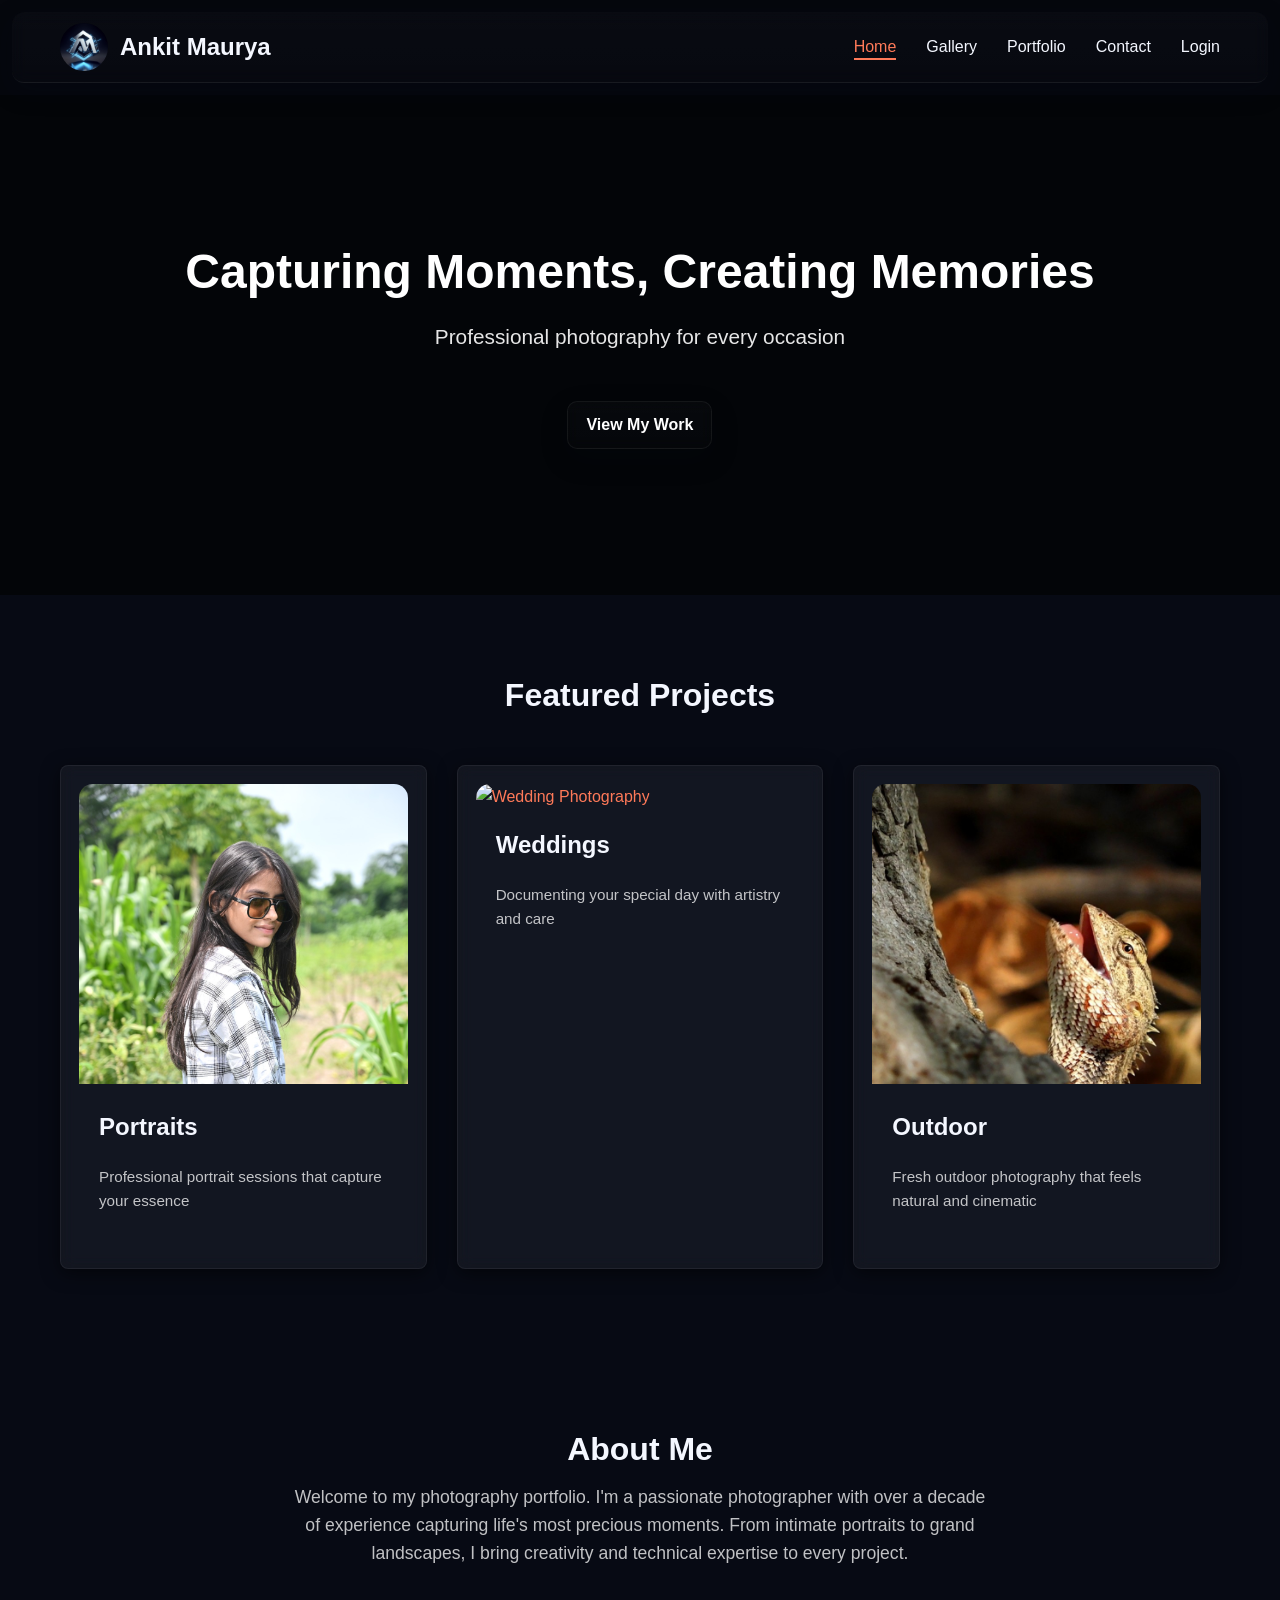
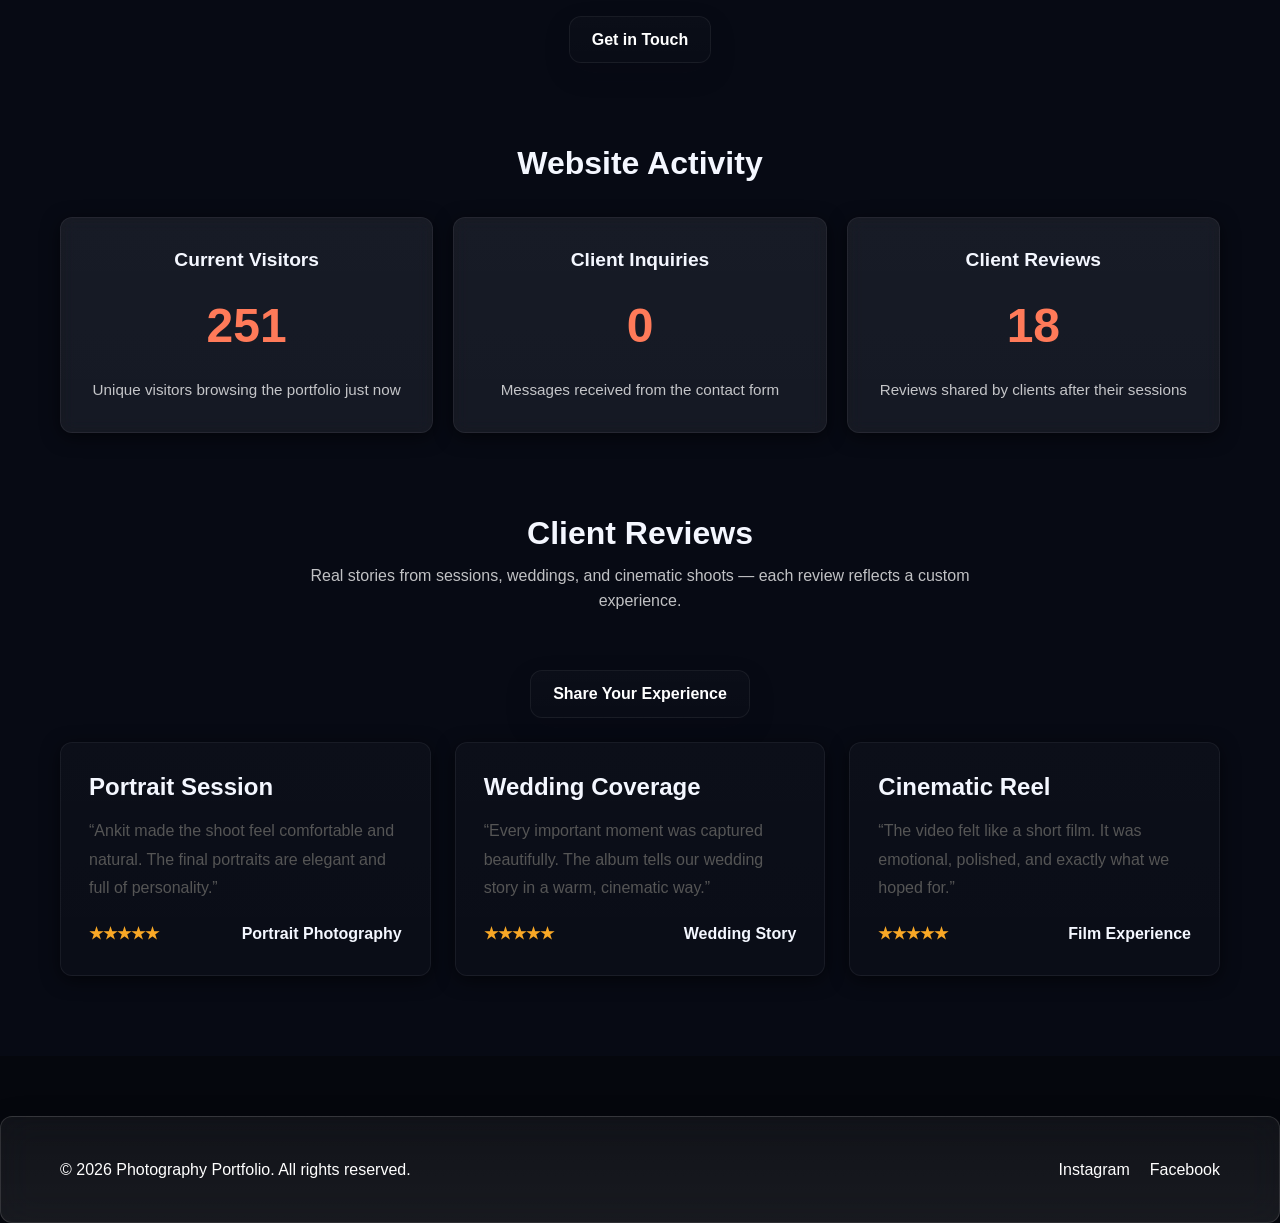
==== commit 69f7bd27: "webs" ====
--- a/index.html
+++ b/index.html
@@ -6,11 +6,21 @@
     <meta name="description" content="Ankit Maurya photography portfolio showcasing portraits, weddings, landscapes, and events with professional visual storytelling.">
     <meta name="keywords" content="Ankit Maurya, photography, portrait photography, wedding photography, landscape photography, event photography, Bhadohi photographer, photography portfolio">
     <meta name="author" content="Ankit Maurya">
+    <meta name="google-site-verification" content="GOOGLE_VERIFICATION_CODE">
+    <meta name="msvalidate.01" content="BING_VERIFICATION_CODE">
     <meta name="robots" content="index, follow">
+    <link rel="canonical" href="https://yourdomain.com/index.html">
+    <link rel="sitemap" type="application/xml" title="Sitemap" href="/sitemap.xml">
+    <meta property="og:url" content="https://yourdomain.com/index.html">
+    <meta property="og:site_name" content="Ankit Maurya Photography">
     <meta property="og:title" content="Photography Portfolio - Ankit Maurya">
     <meta property="og:description" content="Ankit Maurya photography portfolio showcasing portraits, weddings, landscapes, and events with professional visual storytelling.">
     <meta property="og:type" content="website">
-    <meta property="og:image" content="assets/images/logo/logo.jpg">
+    <meta property="og:image" content="https://yourdomain.com/assets/images/logo/logo.jpg">
+    <meta name="twitter:card" content="summary_large_image">
+    <meta name="twitter:title" content="Photography Portfolio - Ankit Maurya">
+    <meta name="twitter:description" content="Ankit Maurya photography portfolio showcasing portraits, weddings, landscapes, and events with professional visual storytelling.">
+    <meta name="twitter:image" content="https://yourdomain.com/assets/images/logo/logo.jpg">
     <title>Photography Portfolio - Ankit Maurya</title>
     <link rel="stylesheet" href="assets/css/style.css">
     <link rel="stylesheet" href="assets/css/navbar.css">
--- a/assets/css/style.css
+++ b/assets/css/style.css
@@ -1,3 +1,5 @@
+@import url('_glass_helpers.css');
+
 /* Global Styles */
 * {
     margin: 0;
@@ -6,15 +8,21 @@
 }
 
 :root {
-    --primary-color: #1a1a1a;
-    --secondary-color: #333;
-    --accent-color: #c41e3a;
-    --text-color: #333;
-    --light-bg: #f5f5f5;
-    --white: #fff;
-    --border-color: #ddd;
-    --shadow: 0 2px 8px rgba(0, 0, 0, 0.1);
-    --shadow-lg: 0 10px 30px rgba(0, 0, 0, 0.2);
+    --primary-color: #f4f7ff;
+    --secondary-color: #a78bfa;
+    --accent-color: #ff7a59;
+    --glass-bg: rgba(255,255,255,0.08);
+    --glass-strong: rgba(255,255,255,0.14);
+    --glass-border: rgba(255,255,255,0.14);
+    --glass-highlight: rgba(255,255,255,0.22);
+    --glass-shadow: 0 12px 40px rgba(0,0,0,0.55);
+    --glass-depth-shadow: 0 30px 60px rgba(0,0,0,0.6);
+    --text-color: #f4f7ff;
+    --light-bg: #070a14;
+    --white: #ffffff;
+    --border-color: rgba(255,255,255,0.12);
+    --shadow: 0 4px 18px rgba(0, 0, 0, 0.55);
+    --shadow-lg: 0 12px 40px rgba(0, 0, 0, 0.65);
 }
 
 html {
@@ -30,7 +38,7 @@
     font-family: 'Segoe UI', Tahoma, Geneva, Verdana, sans-serif;
     line-height: 1.6;
     color: var(--text-color);
-    background-color: var(--white);
+    background-color: #05070d;
 }
 
 body > footer {
@@ -107,36 +115,183 @@
 }
 
 .cta-button {
-    background-color: var(--accent-color);
-    color: var(--white);
+    display: inline-flex;
+    align-items: center;
+    justify-content: center;
+    padding: 12px 28px;
+    background: linear-gradient(90deg, rgba(255,122,89,0.14), rgba(139,92,246,0.12));
+    color: var(--white);
+    border-radius: 999px;
+    border: 1px solid rgba(255,255,255,0.08);
+    box-shadow: 0 14px 30px rgba(12,18,28,0.25);
     margin-top: 1rem;
+    backdrop-filter: blur(6px) saturate(120%);
 }
 
 .cta-button:hover {
-    background-color: #a01830;
+    transform: translateY(-4px) scale(1.01);
+    box-shadow: 0 26px 50px rgba(10,14,22,0.36);
+}
+
+.liquid-button {
+    position: relative;
+    display: inline-flex;
+    align-items: center;
+    justify-content: center;
+    padding: 16px 42px;
+    min-height: 60px;
+    border-radius: 999px;
+    background: linear-gradient(150deg, #ff7a59 0%, #8b5cf6 100%);
+    color: #fff;
+    font-weight: 700;
+    font-size: 1rem;
+    letter-spacing: 0.02em;
+    overflow: hidden;
+    text-decoration: none;
+    box-shadow: 0 20px 40px rgba(15, 23, 36, 0.18);
+    transition: transform 0.25s ease, box-shadow 0.35s ease;
+}
+
+.liquid-button .liquid-bg {
+    position: absolute;
+    inset: 0;
+    background: radial-gradient(circle at 40% 30%, rgba(255,255,255,0.9) 0%, rgba(255,255,255,0) 30%),
+                radial-gradient(circle at 70% 60%, rgba(255,255,255,0.5) 0%, rgba(255,255,255,0) 35%);
+    opacity: 0.65;
+    transition: transform 0.35s ease, opacity 0.35s ease;
+    filter: blur(1px);
+}
+
+.liquid-button:hover {
+    transform: translateY(-3px);
+    box-shadow: 0 28px 48px rgba(15, 23, 36, 0.24);
+}
+
+.liquid-button:hover .liquid-bg {
+    transform: translateX(-6px) scale(1.05);
+    opacity: 0.9;
+}
+
+.liquid-button::after {
+    content: "";
+    position: absolute;
+    inset: 0;
+    border-radius: 999px;
+    box-shadow: inset 0 0 0 1px rgba(255,255,255,0.22);
+    pointer-events: none;
+}
+
+.liquid-button span {
+    position: relative;
+    z-index: 1;
+}
+
+.liquid-button .liquid-drop {
+    position: absolute;
+    border-radius: 50%;
+    background: rgba(255,255,255,0.55);
+    pointer-events: none;
+    transform: scale(0);
+    animation: liquidDrop 0.75s ease-out forwards;
+}
+
+@keyframes liquidDrop {
+    to {
+        transform: scale(2.4);
+        opacity: 0;
+    }
+}
+
+/* Global glass-style buttons and inputs */
+button, .btn, .link-button, .tab-button, .cta-button, .secondary-button, .submit-button, .upload-button {
+    background: linear-gradient(180deg, rgba(255,255,255,0.02), rgba(255,255,255,0.01));
+    border: 1px solid rgba(255,255,255,0.06);
+    color: var(--white);
+    padding: 10px 18px;
+    border-radius: 10px;
+    cursor: pointer;
+    transition: transform 0.28s ease, box-shadow 0.28s ease;
+    box-shadow: 0 10px 28px rgba(6,10,18,0.18);
+}
+
+button:active, .btn:active, .link-button:active, .tab-button:active {
+    transform: translateY(1px) scale(0.998);
+}
+
+/* Input bars and textareas */
+input[type="text"], input[type="email"], input[type="tel"], input[type="search"], input[type="password"], textarea, select, .form-group input {
+    background: linear-gradient(180deg, rgba(255,255,255,0.015), rgba(255,255,255,0.01));
+    border: 1px solid rgba(255,255,255,0.06);
+    color: var(--white);
+    padding: 12px 14px;
+    border-radius: 10px;
+    outline: none;
+    transition: box-shadow 0.25s ease, transform 0.18s ease, border-color 0.18s ease;
+    box-shadow: inset 0 -2px 12px rgba(0,0,0,0.25);
+}
+
+input:focus, textarea:focus, select:focus, .form-group input:focus {
+    border-color: rgba(255,255,255,0.14);
+    box-shadow: 0 10px 30px rgba(8,12,20,0.32), 0 0 0 6px rgba(139,92,246,0.06);
     transform: translateY(-2px);
-    box-shadow: var(--shadow-lg);
+}
+
+/* Liquid input underline animation */
+.input-liquid-underline {
+    position: relative;
+}
+.input-liquid-underline::after {
+    content: '';
+    position: absolute;
+    left: 6px;
+    right: 6px;
+    bottom: 6px;
+    height: 2px;
+    background: linear-gradient(90deg, rgba(255,122,89,0.8), rgba(139,92,246,0.8));
+    transform: scaleX(0);
+    transform-origin: left center;
+    transition: transform 0.4s cubic-bezier(.2,.9,.2,1), opacity 0.25s ease;
+    opacity: 0.95;
+}
+.input-liquid-underline:focus-within::after {
+    transform: scaleX(1);
+}
+
+/* Make form elements readable on dark backgrounds */
+input::placeholder, textarea::placeholder {
+    color: rgba(255,255,255,0.6);
 }
 
 .secondary-button {
-    background-color: var(--primary-color);
-    color: var(--white);
+    display: inline-flex;
+    align-items: center;
+    justify-content: center;
+    padding: 10px 22px;
+    background: linear-gradient(180deg, rgba(255,255,255,0.02), rgba(255,255,255,0.01));
+    color: var(--white);
+    border-radius: 12px;
+    border: 1px solid rgba(255,255,255,0.06);
+    box-shadow: 0 10px 26px rgba(8,12,20,0.2);
     margin-top: 1rem;
 }
 
 .secondary-button:hover {
-    background-color: var(--secondary-color);
+    transform: translateY(-3px);
+    box-shadow: 0 20px 40px rgba(8,12,20,0.28);
 }
 
 .submit-button, .upload-button {
-    background-color: var(--primary-color);
+    background: linear-gradient(180deg, rgba(255,255,255,0.02), rgba(255,255,255,0.01));
     color: var(--white);
     width: 100%;
     padding: 12px;
+    border: 1px solid rgba(255,255,255,0.06);
+    border-radius: 10px;
+    box-shadow: 0 10px 24px rgba(8,12,20,0.18);
 }
 
 .submit-button:hover, .upload-button:hover {
-    background-color: var(--secondary-color);
+    transform: translateY(-2px);
 }
 
 /* Hero Section */
@@ -149,6 +304,7 @@
     align-items: center;
     justify-content: center;
     overflow: hidden;
+    perspective: 1200px;
 }
 
 .hero-video {
@@ -173,6 +329,59 @@
     padding: 0 20px;
 }
 
+/* Glass surfaces and 3D cards */
+.glass-surface {
+    background: linear-gradient(135deg, rgba(255,255,255,0.03), rgba(255,255,255,0.02));
+    backdrop-filter: blur(8px) saturate(120%);
+    -webkit-backdrop-filter: blur(8px) saturate(120%);
+    border: 1px solid var(--glass-border);
+    box-shadow: var(--glass-shadow);
+    border-radius: 14px;
+}
+
+.glass-card {
+    background: linear-gradient(180deg, var(--glass-bg), rgba(255,255,255,0.02));
+    backdrop-filter: blur(10px) saturate(130%);
+    -webkit-backdrop-filter: blur(10px) saturate(130%);
+    border: 1px solid var(--glass-border);
+    box-shadow: var(--glass-shadow);
+    transition: transform 0.45s cubic-bezier(.2,.9,.2,1), box-shadow 0.35s ease, opacity 0.35s ease;
+    transform-origin: center center;
+    transform-style: preserve-3d;
+}
+
+.glass-card:hover {
+    transform: translateY(-10px) rotateX(6deg) rotateY(-4deg) translateZ(18px);
+    box-shadow: var(--glass-depth-shadow);
+}
+
+/* Apply glass look to common components */
+.featured-card, .review-card, .stat-card, .footer .container, .navbar, .hero-content {
+    background: transparent;
+}
+
+.featured-card {
+    border-radius: 14px;
+}
+
+.featured-card img {
+    border-top-left-radius: 14px;
+    border-top-right-radius: 14px;
+}
+
+.featured-card, .review-card, .stat-card {
+    padding: 18px;
+}
+
+.featured-card, .review-card, .stat-card {
+    background: linear-gradient(180deg, rgba(255,255,255,0.02), rgba(255,255,255,0.01));
+    backdrop-filter: blur(8px) saturate(120%);
+    -webkit-backdrop-filter: blur(8px) saturate(120%);
+    border: 1px solid rgba(255,255,255,0.06);
+    box-shadow: 0 14px 30px rgba(8,12,20,0.3);
+    border-radius: 12px;
+}
+
 .hero-content h2 {
     font-size: 3rem;
     margin-bottom: 1rem;
@@ -207,7 +416,7 @@
 }
 
 .featured-card {
-    background: var(--white);
+    background: rgba(255,255,255,0.05);
     border-radius: 8px;
     overflow: hidden;
     box-shadow: var(--shadow);
@@ -236,13 +445,13 @@
 
 .featured-card p {
     padding: 0 20px 20px;
-    color: #666;
+    color: rgba(255,255,255,0.75);
     font-size: 0.95rem;
 }
 
 /* About Section */
 .about {
-    background-color: var(--white);
+    background-color: var(--light-bg);
     text-align: center;
 }
 
@@ -252,7 +461,7 @@
     margin-left: auto;
     margin-right: auto;
     margin-bottom: 2rem;
-    color: #666;
+    color: rgba(255,255,255,0.75);
 }
 
 /* Stats Section */
@@ -273,7 +482,7 @@
 }
 
 .stat-card {
-    background-color: var(--white);
+    background-color: rgba(255,255,255,0.05);
     border-radius: 12px;
     padding: 30px;
     box-shadow: var(--shadow);
@@ -294,7 +503,7 @@
 }
 
 .stat-card span {
-    color: #666;
+    color: rgba(255,255,255,0.75);
     font-size: 0.95rem;
 }
 
@@ -304,7 +513,7 @@
 
 /* Review Section */
 .review-section {
-    background-color: var(--white);
+    background-color: var(--light-bg);
     padding-top: 0;
 }
 
@@ -317,7 +526,7 @@
     text-align: center;
     max-width: 700px;
     margin: 0 auto 2.5rem;
-    color: #666;
+    color: rgba(255,255,255,0.75);
 }
 
 .review-action {
@@ -373,10 +582,20 @@
 
 /* Footer */
 .footer {
-    background-color: var(--primary-color);
+    background: rgba(255, 255, 255, 0.06);
     color: var(--white);
     padding: 40px 0;
     margin-top: 60px;
+    border: 1px solid rgba(255, 255, 255, 0.1);
+    backdrop-filter: blur(18px);
+    -webkit-backdrop-filter: blur(18px);
+    position: relative;
+    z-index: 1;
+}
+
+.footer.glass-animated {
+    background: linear-gradient(180deg, rgba(255, 255, 255, 0.05), rgba(255, 255, 255, 0.08));
+    border-color: rgba(255, 255, 255, 0.12);
 }
 
 .footer .container {
--- a/assets/css/navbar.css
+++ b/assets/css/navbar.css
@@ -1,10 +1,15 @@
 /* Navbar Styles */
 .navbar {
-    background-color: var(--white);
-    box-shadow: var(--shadow);
+    background: linear-gradient(180deg, rgba(255,255,255,0.02), rgba(255,255,255,0.01));
+    backdrop-filter: blur(8px) saturate(120%);
+    -webkit-backdrop-filter: blur(8px) saturate(120%);
+    border-bottom: 1px solid rgba(255,255,255,0.06);
+    box-shadow: 0 8px 24px rgba(2,6,23,0.25);
     position: sticky;
-    top: 0;
+    top: 12px;
     z-index: 1000;
+    margin: 12px;
+    border-radius: 12px;
 }
 
 .navbar-container {
@@ -34,8 +39,43 @@
     height: 48px;
     border-radius: 50%;
     object-fit: cover;
-    border: 2px solid var(--accent-color);
+    border: none;
+    position: relative;
+    z-index: 1;
     animation: logoPop 0.8s ease-out;
+    overflow: hidden;
+    background: rgba(255, 255, 255, 0.08);
+    transition: transform 0.3s ease;
+}
+
+.navbar-logo::before,
+.navbar-logo::after {
+    content: '';
+    position: absolute;
+    inset: -8px;
+    border-radius: 50%;
+    background: linear-gradient(45deg, #fb0094, #0000ff, #00ff00, #ffff00, #ff0000, #fb0094, #0000ff, #00ff00, #ffff00, #ff0000);
+    background-size: 400%;
+    z-index: -1;
+    animation: neonSweep 20s linear infinite;
+}
+
+.navbar-logo::before {
+    filter: blur(20px);
+    opacity: 0.55;
+}
+
+.navbar-logo::after {
+    inset: -10px;
+    background: linear-gradient(45deg, #fb0094, #0000ff, #00ff00, #ffff00, #ff0000, #fb0094, #0000ff, #00ff00, #ffff00, #ff0000);
+    filter: none;
+    opacity: 0.9;
+    box-shadow: 0 0 14px rgba(255, 255, 255, 0.15);
+}
+
+.navbar-logo:hover,
+.navbar-logo:focus-visible {
+    transform: scale(1.08);
 }
 
 @keyframes logoPop {
@@ -49,6 +89,18 @@
     }
     100% {
         transform: scale(1);
+    }
+}
+
+@keyframes neonSweep {
+    0% {
+        background-position: 0 0;
+    }
+    50% {
+        background-position: 400% 0;
+    }
+    100% {
+        background-position: 0 0;
     }
 }
 
@@ -82,10 +134,10 @@
 }
 
 .admin-link {
-    background-color: var(--primary-color);
+    background: linear-gradient(90deg, var(--primary-color), var(--secondary-color));
     color: var(--white) !important;
     padding: 8px 16px;
-    border-radius: 4px;
+    border-radius: 999px;
 }
 
 .admin-link:hover {
@@ -133,25 +185,86 @@
         left: 0;
         right: 0;
         flex-direction: column;
-        background-color: var(--white);
+        background: radial-gradient(circle at top right, rgba(75, 184, 250, 0.15), transparent 40%),
+                    radial-gradient(circle at bottom left, rgba(139, 92, 246, 0.12), transparent 35%),
+                    linear-gradient(180deg, rgba(7, 16, 29, 0.95), rgba(5, 7, 13, 0.98));
+        backdrop-filter: blur(12px) saturate(150%);
+        -webkit-backdrop-filter: blur(12px) saturate(150%);
+        border: 1px solid rgba(75, 184, 250, 0.2);
+        border-radius: 12px;
         gap: 0;
         max-height: 0;
         overflow: hidden;
         transition: max-height 0.3s ease;
-        box-shadow: var(--shadow);
+        box-shadow: 0 12px 40px rgba(0, 0, 0, 0.45);
     }
 
     .navbar-menu.active {
         max-height: 400px;
+        animation: menuSlideIn 0.4s ease-out;
+    }
+
+    @keyframes menuSlideIn {
+        from {
+            opacity: 0;
+            transform: translateY(-10px);
+        }
+        to {
+            opacity: 1;
+            transform: translateY(0);
+        }
     }
 
     .navbar-menu li {
-        border-bottom: 1px solid var(--border-color);
+        border-bottom: 1px solid rgba(75, 184, 250, 0.1);
+        animation: menuItemFadeIn 0.5s ease-out forwards;
+        opacity: 0;
+    }
+
+    .navbar-menu li:nth-child(1) {
+        animation-delay: 0.05s;
+    }
+
+    .navbar-menu li:nth-child(2) {
+        animation-delay: 0.1s;
+    }
+
+    .navbar-menu li:nth-child(3) {
+        animation-delay: 0.15s;
+    }
+
+    .navbar-menu li:nth-child(4) {
+        animation-delay: 0.2s;
+    }
+
+    @keyframes menuItemFadeIn {
+        from {
+            opacity: 0;
+            transform: translateX(-15px);
+        }
+        to {
+            opacity: 1;
+            transform: translateX(0);
+        }
     }
 
     .navbar-menu a {
         display: block;
         padding: 15px 20px;
+        border-left: 3px solid transparent;
+        transition: all 0.3s ease;
+    }
+
+    .navbar-menu a:hover {
+        background: rgba(75, 184, 250, 0.1);
+        border-left-color: var(--accent-color);
+        padding-left: 25px;
+    }
+
+    .navbar-menu a.active {
+        background: rgba(75, 184, 250, 0.12);
+        border-left-color: var(--accent-color);
+        padding-left: 25px;
     }
 
     .navbar-menu a.active::after {
@@ -162,5 +275,13 @@
         margin: 0;
         width: calc(100% - 40px);
         margin: 10px 20px;
-    }
-}
+        border-left: 3px solid transparent !important;
+        background: linear-gradient(90deg, rgba(75, 184, 250, 0.25), rgba(139, 92, 246, 0.2)) !important;
+        border: 1px solid rgba(75, 184, 250, 0.3);
+    }
+
+    .admin-link:hover {
+        background: linear-gradient(90deg, rgba(75, 184, 250, 0.35), rgba(139, 92, 246, 0.3)) !important;
+        border-color: rgba(75, 184, 250, 0.5);
+    }
+}
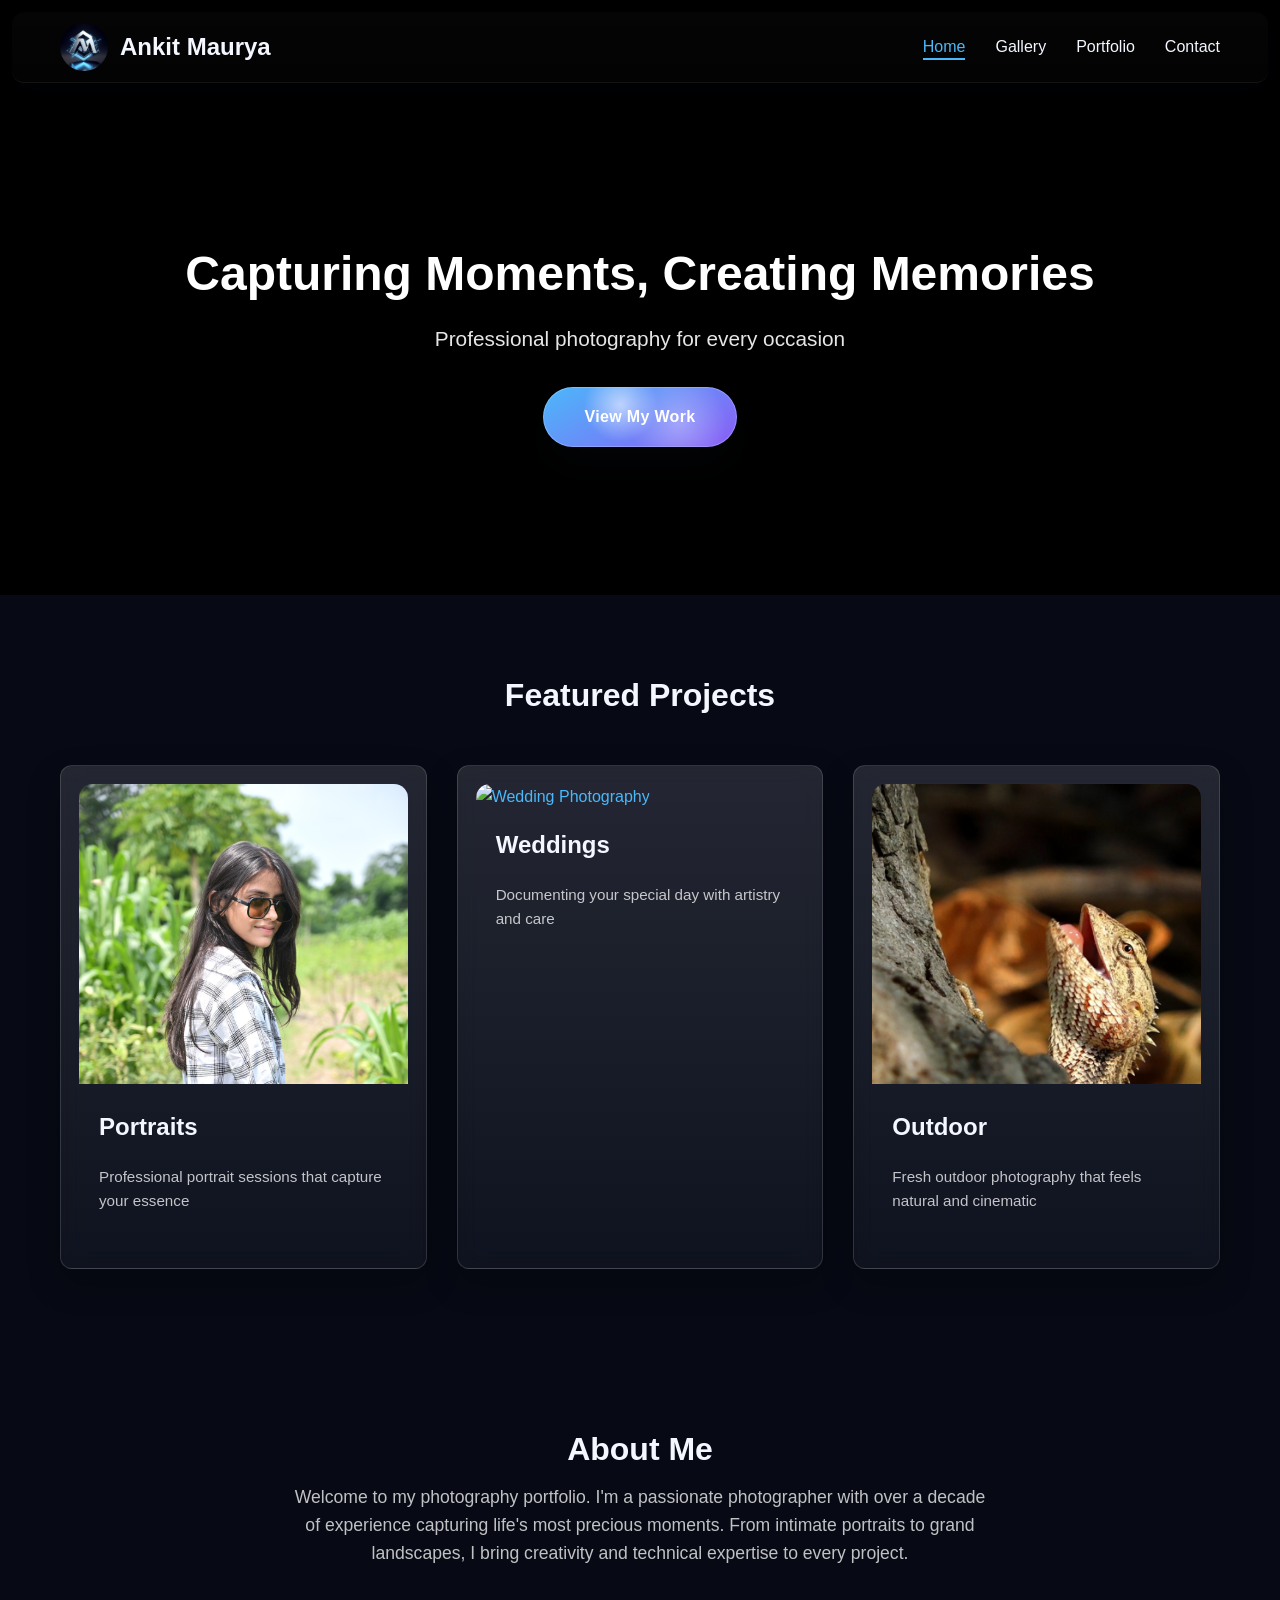
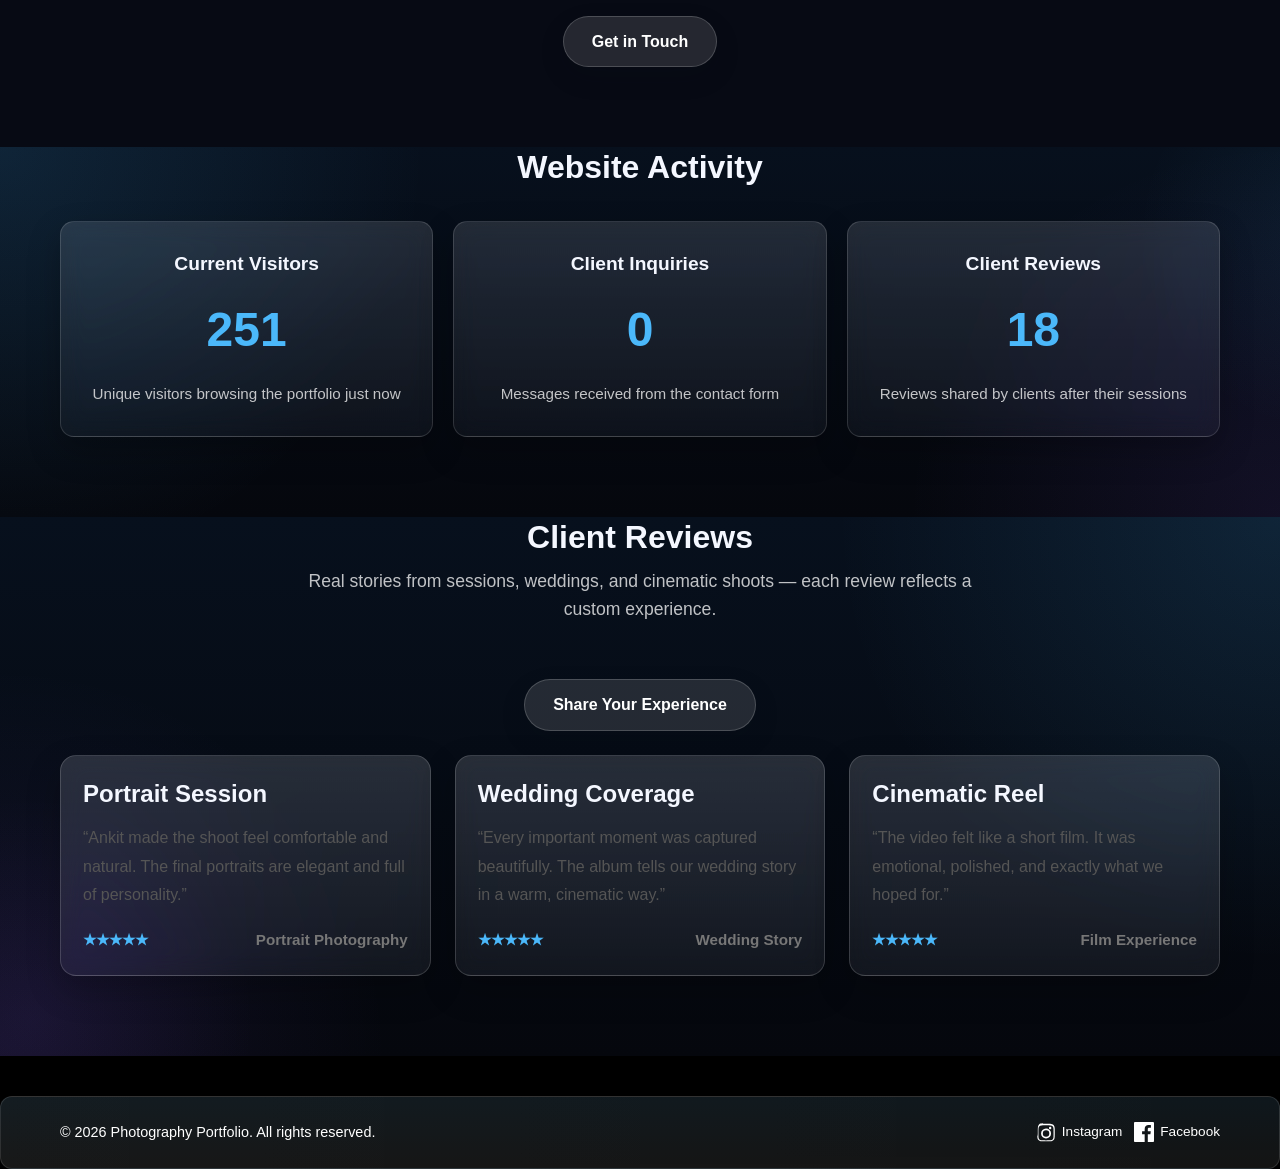
==== commit 4a074932: "Add comprehensive loader animations and enhanced styling - Added floating animations to all portfoli" ====
--- a/index.html
+++ b/index.html
@@ -1,3 +1,4 @@
+
 <!DOCTYPE html>
 <html lang="en">
 <head>
@@ -13,7 +14,7 @@
     <link rel="sitemap" type="application/xml" title="Sitemap" href="/sitemap.xml">
     <meta property="og:url" content="https://yourdomain.com/index.html">
     <meta property="og:site_name" content="Ankit Maurya Photography">
-    <meta property="og:title" content="Photography Portfolio - Ankit Maurya">
+    <meta property="og:title" content="Photogr`aphy Portfolio - Ankit Maurya">
     <meta property="og:description" content="Ankit Maurya photography portfolio showcasing portraits, weddings, landscapes, and events with professional visual storytelling.">
     <meta property="og:type" content="website">
     <meta property="og:image" content="https://yourdomain.com/assets/images/logo/logo.jpg">
@@ -24,6 +25,7 @@
     <title>Photography Portfolio - Ankit Maurya</title>
     <link rel="stylesheet" href="assets/css/style.css">
     <link rel="stylesheet" href="assets/css/navbar.css">
+    <link rel="stylesheet" href="assets/css/contact.css">
 </head>
 <body>
     <!-- Navigation -->
@@ -38,7 +40,6 @@
                 <li><a href="gallery.html">Gallery</a></li>
                 <li><a href="portfolio.html">Portfolio</a></li>
                 <li><a href="contact.html">Contact</a></li>
-                <li><a href="login.html">Login</a></li>
             </ul>
             <div class="hamburger">
                 <span></span>
@@ -52,10 +53,13 @@
     <section class="hero">
         <video id="hero-video" class="hero-video" autoplay muted playsinline preload="auto"></video>
         <div class="hero-overlay"></div>
-        <div class="hero-content">
+        <div class="hero-content glass-hero-wrap">
             <h2>Capturing Moments, Creating Memories</h2>
             <p>Professional photography for every occasion</p>
-            <a href="gallery.html" class="cta-button">View My Work</a>
+            <a href="gallery.html" class="liquid-button">
+                <span class="liquid-bg"></span>
+                View My Work
+            </a>
         </div>
     </section>
 
@@ -155,14 +159,62 @@
         <div class="container">
             <p>&copy; 2026 Photography Portfolio. All rights reserved.</p>
             <div class="social-links">
-                <a href="https://www.instagram.com/ankit_maurya_photography/" class="social-icon">Instagram</a>
-                <a href="https://www.facebook.com/profile.php?id=61571340713028" class="social-icon">Facebook</a>
-            </div>
-        </div>
+                <a href="https://www.instagram.com/ankit_maurya_photography/" class="social-icon">
+                    <span class="social-icon-symbol">
+                        <svg viewBox="0 0 24 24" aria-hidden="true"><path fill="currentColor" d="M12 2.163c3.204 0 3.584.012 4.85.07 1.17.056 1.982.24 2.44.403a4.92 4.92 0 0 1 1.751 1.02 4.92 4.92 0 0 1 1.02 1.751c.163.458.347 1.27.403 2.44.058 1.266.07 1.646.07 4.85s-.012 3.584-.07 4.85c-.056 1.17-.24 1.982-.403 2.44a4.92 4.92 0 0 1-1.02 1.751 4.92 4.92 0 0 1-1.751 1.02c-.458.163-1.27.347-2.44.403-1.266.058-1.646.07-4.85.07s-3.584-.012-4.85-.07c-1.17-.056-1.982-.24-2.44-.403a4.902 4.902 0 0 1-1.751-1.02 4.902 4.902 0 0 1-1.02-1.751c-.163-.458-.347-1.27-.403-2.44C2.175 15.647 2.163 15.267 2.163 12S2.175 8.416 2.233 7.15c.056-1.17.24-1.982.403-2.44a4.902 4.902 0 0 1 1.02-1.751 4.902 4.902 0 0 1 1.751-1.02c.458-.163 1.27-.347 2.44-.403C8.416 2.175 8.796 2.163 12 2.163zm0 1.838c-3.18 0-3.556.012-4.806.069-1.031.047-1.59.217-1.959.363a3.09 3.09 0 0 0-1.123.73 3.092 3.092 0 0 0-.73 1.123c-.146.369-.316.928-.363 1.959-.057 1.25-.069 1.626-.069 4.806s.012 3.556.069 4.806c.047 1.031.217 1.59.363 1.959.17.43.405.821.73 1.123.302.326.693.561 1.123.73.369.146.928.316 1.959.363 1.25.057 1.626.069 4.806.069s3.556-.012 4.806-.069c1.031-.047 1.59-.217 1.959-.363a3.087 3.087 0 0 0 1.123-.73 3.087 3.087 0 0 0 .73-1.123c.146-.369.316-.928.363-1.959.057-1.25.069-1.626.069-4.806s-.012-3.556-.069-4.806c-.047-1.031-.217-1.59-.363-1.959a3.087 3.087 0 0 0-.73-1.123 3.087 3.087 0 0 0-1.123-.73c-.369-.146-.928-.316-1.959-.363-1.25-.057-1.626-.069-4.806-.069zm0 3.838a5.998 5.998 0 1 1 0 11.995 5.998 5.998 0 0 1 0-11.995zm0 9.891a3.893 3.893 0 1 0 0-7.785 3.893 3.893 0 0 0 0 7.785zm6.406-10.594a1.436 1.436 0 1 1-2.872 0 1.436 1.436 0 0 1 2.872 0z"/></svg>
+                    </span>
+                    <span>Instagram</span>
+                </a>
+                <a href="https://www.facebook.com/profile.php?id=61571340713028" class="social-icon">
+                    <span class="social-icon-symbol">
+                        <svg viewBox="0 0 24 24" aria-hidden="true"><path fill="currentColor" d="M22.675 0H1.325C.593 0 0 .593 0 1.325v21.351C0 23.407.593 24 1.325 24h11.495v-9.294H9.69V11.01h3.13V8.414c0-3.1 1.893-4.788 4.659-4.788 1.325 0 2.464.099 2.795.143v3.24l-1.918.001c-1.504 0-1.796.715-1.796 1.763v2.313h3.587l-.467 3.696h-3.12V24h6.116C23.407 24 24 23.407 24 22.676V1.325C24 .593 23.407 0 22.675 0z"/></svg>
+                    </span>
+                    <span>Facebook</span>
+                </a>
+            </div>
+        </div>  
     </footer>
 
     <script src="assets/js/navbar.js"></script>
     <script src="assets/js/hero.js"></script>
     <script src="assets/js/home.js"></script>
+<!-- Code injected by live-server -->
+<script>
+	// <![CDATA[  <-- For SVG support
+	if ('WebSocket' in window) {
+		(function () {
+			function refreshCSS() {
+				var sheets = [].slice.call(document.getElementsByTagName("link"));
+				var head = document.getElementsByTagName("head")[0];
+				for (var i = 0; i < sheets.length; ++i) {
+					var elem = sheets[i];
+					var parent = elem.parentElement || head;
+					parent.removeChild(elem);
+					var rel = elem.rel;
+					if (elem.href && typeof rel != "string" || rel.length == 0 || rel.toLowerCase() == "stylesheet") {
+						var url = elem.href.replace(/(&|\?)_cacheOverride=\d+/, '');
+						elem.href = url + (url.indexOf('?') >= 0 ? '&' : '?') + '_cacheOverride=' + (new Date().valueOf());
+					}
+					parent.appendChild(elem);
+				}
+			}
+			var protocol = window.location.protocol === 'http:' ? 'ws://' : 'wss://';
+			var address = protocol + window.location.host + window.location.pathname + '/ws';
+			var socket = new WebSocket(address);
+			socket.onmessage = function (msg) {
+				if (msg.data == 'reload') window.location.reload();
+				else if (msg.data == 'refreshcss') refreshCSS();
+			};
+			if (sessionStorage && !sessionStorage.getItem('IsThisFirstTime_Log_From_LiveServer')) {
+				console.log('Live reload enabled.');
+				sessionStorage.setItem('IsThisFirstTime_Log_From_LiveServer', true);
+			}
+		})();
+	}
+	else {
+		console.error('Upgrade your browser. This Browser is NOT supported WebSocket for Live-Reloading.');
+	}
+	// ]]>
+</script>
 </body>
 </html>
--- a/assets/css/style.css
+++ b/assets/css/style.css
@@ -10,7 +10,7 @@
 :root {
     --primary-color: #f4f7ff;
     --secondary-color: #a78bfa;
-    --accent-color: #ff7a59;
+    --accent-color: #4BB8FA;
     --glass-bg: rgba(255,255,255,0.08);
     --glass-strong: rgba(255,255,255,0.14);
     --glass-border: rgba(255,255,255,0.14);
@@ -38,7 +38,7 @@
     font-family: 'Segoe UI', Tahoma, Geneva, Verdana, sans-serif;
     line-height: 1.6;
     color: var(--text-color);
-    background-color: #05070d;
+    background-color: #000000;
 }
 
 body > footer {
@@ -49,6 +49,12 @@
     flex: 1;
     display: flex;
     flex-direction: column;
+    border-radius: 40px;
+    overflow: hidden;
+    background: rgba(255, 255, 255, 0.02);
+    border: 1px solid rgba(255, 255, 255, 0.08);
+    box-shadow: 0 24px 60px rgba(0, 0, 0, 0.35);
+    margin: 16px;
 }
 
 footer {
@@ -119,7 +125,7 @@
     align-items: center;
     justify-content: center;
     padding: 12px 28px;
-    background: linear-gradient(90deg, rgba(255,122,89,0.14), rgba(139,92,246,0.12));
+    background: linear-gradient(90deg, rgba(75,184,250,0.14), rgba(139,92,246,0.12));
     color: var(--white);
     border-radius: 999px;
     border: 1px solid rgba(255,255,255,0.08);
@@ -141,7 +147,7 @@
     padding: 16px 42px;
     min-height: 60px;
     border-radius: 999px;
-    background: linear-gradient(150deg, #ff7a59 0%, #8b5cf6 100%);
+    background: linear-gradient(150deg, #4BB8FA 0%, #8b5cf6 100%);
     color: #fff;
     font-weight: 700;
     font-size: 1rem;
@@ -202,16 +208,30 @@
     }
 }
 
+@keyframes float {
+    0%, 100% {
+        transform: translateY(0) rotate(0deg);
+    }
+    50% {
+        transform: translateY(20px) rotate(10deg);
+    }
+}
+
 /* Global glass-style buttons and inputs */
 button, .btn, .link-button, .tab-button, .cta-button, .secondary-button, .submit-button, .upload-button {
-    background: linear-gradient(180deg, rgba(255,255,255,0.02), rgba(255,255,255,0.01));
-    border: 1px solid rgba(255,255,255,0.06);
+    background: rgba(255,255,255,0.14);
+    border: 1px solid rgba(255,255,255,0.18);
     color: var(--white);
     padding: 10px 18px;
     border-radius: 10px;
     cursor: pointer;
-    transition: transform 0.28s ease, box-shadow 0.28s ease;
+    transition: transform 0.28s ease, box-shadow 0.28s ease, background-color 0.28s ease;
     box-shadow: 0 10px 28px rgba(6,10,18,0.18);
+}
+
+button:hover, .btn:hover, .link-button:hover, .tab-button:hover,
+.cta-button:hover, .secondary-button:hover, .submit-button:hover, .upload-button:hover {
+    background: rgba(255,255,255,0.22);
 }
 
 button:active, .btn:active, .link-button:active, .tab-button:active {
@@ -247,7 +267,7 @@
     right: 6px;
     bottom: 6px;
     height: 2px;
-    background: linear-gradient(90deg, rgba(255,122,89,0.8), rgba(139,92,246,0.8));
+    background: linear-gradient(90deg, rgba(75,184,250,0.8), rgba(139,92,246,0.8));
     transform: scaleX(0);
     transform-origin: left center;
     transition: transform 0.4s cubic-bezier(.2,.9,.2,1), opacity 0.25s ease;
@@ -266,32 +286,36 @@
     display: inline-flex;
     align-items: center;
     justify-content: center;
-    padding: 10px 22px;
-    background: linear-gradient(180deg, rgba(255,255,255,0.02), rgba(255,255,255,0.01));
+    padding: 12px 28px;
+    background: rgba(255,255,255,0.12);
     color: var(--white);
-    border-radius: 12px;
-    border: 1px solid rgba(255,255,255,0.06);
-    box-shadow: 0 10px 26px rgba(8,12,20,0.2);
+    border-radius: 999px;
+    border: 1px solid rgba(255,255,255,0.18);
+    box-shadow: 0 10px 26px rgba(8,12,20,0.14);
     margin-top: 1rem;
+    min-width: max-content;
+    transition: transform 0.3s ease, background-color 0.3s ease, box-shadow 0.3s ease;
 }
 
 .secondary-button:hover {
-    transform: translateY(-3px);
-    box-shadow: 0 20px 40px rgba(8,12,20,0.28);
+    transform: translateY(-2px);
+    box-shadow: 0 18px 34px rgba(8,12,20,0.22);
+    background: rgba(255,255,255,0.2);
 }
 
 .submit-button, .upload-button {
-    background: linear-gradient(180deg, rgba(255,255,255,0.02), rgba(255,255,255,0.01));
+    background: var(--accent-color);
     color: var(--white);
     width: 100%;
     padding: 12px;
-    border: 1px solid rgba(255,255,255,0.06);
+    border: none;
     border-radius: 10px;
     box-shadow: 0 10px 24px rgba(8,12,20,0.18);
 }
 
 .submit-button:hover, .upload-button:hover {
     transform: translateY(-2px);
+    background: #309bd6;
 }
 
 /* Hero Section */
@@ -416,16 +440,29 @@
 }
 
 .featured-card {
-    background: rgba(255,255,255,0.05);
-    border-radius: 8px;
+    background: linear-gradient(180deg, rgba(255,255,255,0.12), rgba(255,255,255,0.04));
+    border: 1px solid rgba(255,255,255,0.14);
+    backdrop-filter: blur(12px) saturate(130%);
+    -webkit-backdrop-filter: blur(12px) saturate(130%);
+    border-radius: 12px;
     overflow: hidden;
-    box-shadow: var(--shadow);
-    transition: transform 0.3s ease, box-shadow 0.3s ease;
-}
-
-.featured-card:hover {
-    transform: translateY(-10px);
-    box-shadow: var(--shadow-lg);
+    box-shadow: 0 14px 32px rgba(0,0,0,0.25);
+    transition: transform 0.3s ease, box-shadow 0.3s ease, border-color 0.3s ease;
+    position: relative;
+}
+
+.featured-card::before {
+    content: '';
+    position: absolute;
+    top: -40%;
+    right: -20%;
+    width: 180px;
+    height: 180px;
+    background: radial-gradient(circle, rgba(75, 184, 250, 0.08), transparent 70%);
+    border-radius: 50%;
+    animation: float 9s ease-in-out infinite;
+    pointer-events: none;
+    z-index: 0;
 }
 
 .featured-card img {
@@ -433,6 +470,8 @@
     height: 300px;
     object-fit: cover;
     object-position: top;
+    position: relative;
+    z-index: 1;
 }
 
 .featured-card.portrait-card img {
@@ -441,12 +480,22 @@
 
 .featured-card h3 {
     padding: 20px 20px 10px;
+    position: relative;
+    z-index: 1;
 }
 
 .featured-card p {
     padding: 0 20px 20px;
     color: rgba(255,255,255,0.75);
     font-size: 0.95rem;
+    position: relative;
+    z-index: 1;
+}
+
+.featured-card:hover {
+    transform: translateY(-8px);
+    box-shadow: 0 20px 48px rgba(0,0,0,0.35);
+    border-color: rgba(255,255,255,0.22);
 }
 
 /* About Section */
@@ -466,33 +515,75 @@
 
 /* Stats Section */
 .stats-section {
-    background-color: var(--light-bg);
+    background: radial-gradient(circle at top left, rgba(75, 184, 250, 0.12), transparent 32%),
+                radial-gradient(circle at bottom right, rgba(139, 92, 246, 0.10), transparent 28%),
+                linear-gradient(180deg, #07101d 0%, #05070d 100%);
     padding-top: 0;
+    position: relative;
+    overflow: hidden;
+}
+
+.stats-section::before {
+    content: '';
+    position: absolute;
+    top: -30%;
+    right: -20%;
+    width: 400px;
+    height: 400px;
+    background: radial-gradient(circle, rgba(75, 184, 250, 0.08), transparent 70%);
+    border-radius: 50%;
+    animation: float 12s ease-in-out infinite;
+    pointer-events: none;
 }
 
 .stats-section h2 {
     text-align: center;
     margin-bottom: 2rem;
+    position: relative;
+    z-index: 1;
 }
 
 .stats-grid {
     display: grid;
     grid-template-columns: repeat(auto-fit, minmax(240px, 1fr));
     gap: 20px;
+    position: relative;
+    z-index: 1;
 }
 
 .stat-card {
-    background-color: rgba(255,255,255,0.05);
-    border-radius: 12px;
+    background: linear-gradient(180deg, rgba(255,255,255,0.12), rgba(255,255,255,0.04));
+    border: 1px solid rgba(255,255,255,0.14);
+    backdrop-filter: blur(12px) saturate(130%);
+    -webkit-backdrop-filter: blur(12px) saturate(130%);
+    border-radius: 14px;
     padding: 30px;
-    box-shadow: var(--shadow);
+    box-shadow: 0 14px 32px rgba(0,0,0,0.25);
     text-align: center;
+    position: relative;
+    overflow: hidden;
+    transition: transform 0.3s ease, box-shadow 0.3s ease;
+}
+
+.stat-card::before {
+    content: '';
+    position: absolute;
+    top: -50%;
+    right: -25%;
+    width: 200px;
+    height: 200px;
+    background: radial-gradient(circle, rgba(75, 184, 250, 0.1), transparent 70%);
+    border-radius: 50%;
+    animation: float 10s ease-in-out infinite;
+    pointer-events: none;
 }
 
 .stat-card h3 {
     font-size: 1.2rem;
     margin-bottom: 15px;
     color: var(--primary-color);
+    position: relative;
+    z-index: 1;
 }
 
 .stat-card p {
@@ -500,29 +591,61 @@
     font-weight: 700;
     margin-bottom: 12px;
     color: var(--accent-color);
+    position: relative;
+    z-index: 1;
 }
 
 .stat-card span {
     color: rgba(255,255,255,0.75);
     font-size: 0.95rem;
+    position: relative;
+    z-index: 1;
 }
 
 .stat-card .secondary-button {
     margin-top: 20px;
+    position: relative;
+    z-index: 1;
+}
+
+.stat-card:hover {
+    transform: translateY(-6px);
+    box-shadow: 0 20px 48px rgba(0,0,0,0.35);
 }
 
 /* Review Section */
 .review-section {
-    background-color: var(--light-bg);
+    background: radial-gradient(circle at top right, rgba(75, 184, 250, 0.12), transparent 32%),
+                radial-gradient(circle at bottom left, rgba(139, 92, 246, 0.10), transparent 28%),
+                linear-gradient(180deg, #07101d 0%, #05070d 100%);
     padding-top: 0;
+    position: relative;
+    overflow: hidden;
+}
+
+.review-section::before {
+    content: '';
+    position: absolute;
+    bottom: -35%;
+    left: -15%;
+    width: 450px;
+    height: 450px;
+    background: radial-gradient(circle, rgba(139, 92, 246, 0.08), transparent 70%);
+    border-radius: 50%;
+    animation: float 11s ease-in-out infinite;
+    pointer-events: none;
 }
 
 .review-section h2 {
     text-align: center;
     margin-bottom: 0.5rem;
+    position: relative;
+    z-index: 1;
 }
 
 .review-section .intro-text {
+    position: relative;
+    z-index: 1;
     text-align: center;
     max-width: 700px;
     margin: 0 auto 2.5rem;
@@ -577,25 +700,36 @@
 }
 
 .review-meta span:first-child {
-    color: #f9a826;
+    color: var(--accent-color);
 }
 
 /* Footer */
 .footer {
-    background: rgba(255, 255, 255, 0.06);
+    background: linear-gradient(180deg, rgba(75, 184, 250, 0.08), rgba(255, 255, 255, 0.04)),
+                linear-gradient(90deg, rgba(255, 255, 255, 0.06), rgba(255, 255, 255, 0.04));
     color: var(--white);
-    padding: 40px 0;
-    margin-top: 60px;
-    border: 1px solid rgba(255, 255, 255, 0.1);
-    backdrop-filter: blur(18px);
-    -webkit-backdrop-filter: blur(18px);
-    position: relative;
-    z-index: 1;
-}
-
-.footer.glass-animated {
-    background: linear-gradient(180deg, rgba(255, 255, 255, 0.05), rgba(255, 255, 255, 0.08));
-    border-color: rgba(255, 255, 255, 0.12);
+    padding: 24px 0;
+    margin-top: 40px;
+    border: 1px solid rgba(255, 255, 255, 0.12);
+    backdrop-filter: blur(18px) saturate(120%);
+    -webkit-backdrop-filter: blur(18px) saturate(120%);
+    position: relative;
+    z-index: 1;
+    overflow: hidden;
+}
+
+.footer::before {
+    content: '';
+    position: absolute;
+    bottom: -40%;
+    right: -20%;
+    width: 400px;
+    height: 400px;
+    background: radial-gradient(circle, rgba(139, 92, 246, 0.06), transparent 70%);
+    border-radius: 50%;
+    animation: float 12s ease-in-out infinite;
+    pointer-events: none;
+    z-index: 0;
 }
 
 .footer .container {
@@ -604,20 +738,48 @@
     align-items: center;
     flex-wrap: wrap;
     gap: 20px;
+    position: relative;
+    z-index: 1;
 }
 
 .footer p {
     margin: 0;
+    font-size: 0.9rem;
+    position: relative;
+    z-index: 1;
 }
 
 .social-links {
     display: flex;
-    gap: 20px;
+    gap: 12px;
+    position: relative;
+    z-index: 1;
 }
 
 .social-icon {
     color: var(--white);
-    transition: color 0.3s ease;
+    transition: color 0.3s ease, transform 0.3s ease;
+    display: flex;
+    align-items: center;
+    gap: 6px;
+    font-size: 0.85rem;
+    position: relative;
+}
+
+.social-icon:hover {
+    transform: translateY(-3px);
+}
+
+.social-icon-symbol {
+    display: flex;
+    align-items: center;
+    width: 20px;
+    height: 20px;
+}
+
+.social-icon-symbol svg {
+    width: 100%;
+    height: 100%;
 }
 
 /* Responsive Base */
@@ -677,7 +839,7 @@
         flex-direction: column;
         align-items: center;
         text-align: center;
-        gap: 12px;
+        gap: 8px;
     }
 
     .footer p {
@@ -690,13 +852,13 @@
     .social-links {
         justify-content: center;
         flex-wrap: wrap;
-        gap: 12px;
+        gap: 8px;
     }
 
     .social-links a {
         display: inline-flex;
         justify-content: center;
-        min-width: 120px;
+        min-width: 100px;
     }
 }
 
@@ -758,13 +920,13 @@
     .social-links {
         justify-content: center;
         flex-wrap: wrap;
-        gap: 12px;
+        gap: 8px;
     }
 
     .social-links a {
         display: inline-flex;
         justify-content: center;
-        min-width: 120px;
+        min-width: 100px;
     }
 }
 
--- a/assets/css/navbar.css
+++ b/assets/css/navbar.css
@@ -185,86 +185,25 @@
         left: 0;
         right: 0;
         flex-direction: column;
-        background: radial-gradient(circle at top right, rgba(75, 184, 250, 0.15), transparent 40%),
-                    radial-gradient(circle at bottom left, rgba(139, 92, 246, 0.12), transparent 35%),
-                    linear-gradient(180deg, rgba(7, 16, 29, 0.95), rgba(5, 7, 13, 0.98));
-        backdrop-filter: blur(12px) saturate(150%);
-        -webkit-backdrop-filter: blur(12px) saturate(150%);
-        border: 1px solid rgba(75, 184, 250, 0.2);
-        border-radius: 12px;
+        background-color: rgba(255,255,255,0.06);
         gap: 0;
         max-height: 0;
         overflow: hidden;
         transition: max-height 0.3s ease;
-        box-shadow: 0 12px 40px rgba(0, 0, 0, 0.45);
+        box-shadow: var(--shadow);
     }
 
     .navbar-menu.active {
         max-height: 400px;
-        animation: menuSlideIn 0.4s ease-out;
-    }
-
-    @keyframes menuSlideIn {
-        from {
-            opacity: 0;
-            transform: translateY(-10px);
-        }
-        to {
-            opacity: 1;
-            transform: translateY(0);
-        }
     }
 
     .navbar-menu li {
-        border-bottom: 1px solid rgba(75, 184, 250, 0.1);
-        animation: menuItemFadeIn 0.5s ease-out forwards;
-        opacity: 0;
-    }
-
-    .navbar-menu li:nth-child(1) {
-        animation-delay: 0.05s;
-    }
-
-    .navbar-menu li:nth-child(2) {
-        animation-delay: 0.1s;
-    }
-
-    .navbar-menu li:nth-child(3) {
-        animation-delay: 0.15s;
-    }
-
-    .navbar-menu li:nth-child(4) {
-        animation-delay: 0.2s;
-    }
-
-    @keyframes menuItemFadeIn {
-        from {
-            opacity: 0;
-            transform: translateX(-15px);
-        }
-        to {
-            opacity: 1;
-            transform: translateX(0);
-        }
+        border-bottom: 1px solid var(--border-color);
     }
 
     .navbar-menu a {
         display: block;
         padding: 15px 20px;
-        border-left: 3px solid transparent;
-        transition: all 0.3s ease;
-    }
-
-    .navbar-menu a:hover {
-        background: rgba(75, 184, 250, 0.1);
-        border-left-color: var(--accent-color);
-        padding-left: 25px;
-    }
-
-    .navbar-menu a.active {
-        background: rgba(75, 184, 250, 0.12);
-        border-left-color: var(--accent-color);
-        padding-left: 25px;
     }
 
     .navbar-menu a.active::after {
@@ -275,13 +214,5 @@
         margin: 0;
         width: calc(100% - 40px);
         margin: 10px 20px;
-        border-left: 3px solid transparent !important;
-        background: linear-gradient(90deg, rgba(75, 184, 250, 0.25), rgba(139, 92, 246, 0.2)) !important;
-        border: 1px solid rgba(75, 184, 250, 0.3);
-    }
-
-    .admin-link:hover {
-        background: linear-gradient(90deg, rgba(75, 184, 250, 0.35), rgba(139, 92, 246, 0.3)) !important;
-        border-color: rgba(75, 184, 250, 0.5);
-    }
-}
+    }
+}
--- a/assets/css/contact.css
+++ b/assets/css/contact.css
@@ -0,0 +1,425 @@
+/* Contact Section */
+.contact-section {
+    padding: 60px 0;
+    background-color: var(--light-bg);
+}
+
+.contact-section h1 {
+    text-align: center;
+    margin-bottom: 10px;
+}
+
+.intro-text {
+    text-align: center;
+    color: #666;
+    font-size: 1.1rem;
+    margin-bottom: 40px;
+}
+
+/* Contact Wrapper */
+.contact-wrapper {
+    display: grid;
+    grid-template-columns: 1fr 1fr;
+    gap: 50px;
+    background: linear-gradient(180deg, rgba(255,255,255,0.12), rgba(255,255,255,0.05));
+    border: 1px solid rgba(255,255,255,0.14);
+    backdrop-filter: blur(14px) saturate(150%);
+    -webkit-backdrop-filter: blur(14px) saturate(150%);
+    padding: 40px;
+    border-radius: 18px;
+    box-shadow: 0 18px 40px rgba(0, 0, 0, 0.30);
+}
+
+/* Contact Info */
+.contact-info {
+    display: flex;
+    flex-direction: column;
+    gap: 30px;
+}
+
+.info-card {
+    padding: 20px;
+    background: linear-gradient(180deg, rgba(255,255,255,0.12), rgba(255,255,255,0.04));
+    border: 1px solid rgba(255,255,255,0.14);
+    backdrop-filter: blur(12px) saturate(130%);
+    -webkit-backdrop-filter: blur(12px) saturate(130%);
+    border-radius: 12px;
+    border-left: 4px solid var(--accent-color);
+    position: relative;
+    overflow: hidden;
+    transition: transform 0.3s ease, box-shadow 0.3s ease;
+}
+
+.info-card::before {
+    content: '';
+    position: absolute;
+    top: -50%;
+    right: -25%;
+    width: 160px;
+    height: 160px;
+    background: radial-gradient(circle, rgba(75, 184, 250, 0.08), transparent 70%);
+    border-radius: 50%;
+    animation: float 8s ease-in-out infinite;
+    pointer-events: none;
+    z-index: 0;
+}
+
+.info-card:hover {
+    transform: translateY(-4px);
+    box-shadow: 0 12px 28px rgba(0,0,0,0.25);
+}
+
+.info-card h3 {
+    margin-bottom: 12px;
+    color: var(--primary-color);
+    font-size: 1.12rem;
+    text-transform: uppercase;
+    letter-spacing: 0.04em;
+    position: relative;
+    z-index: 1;
+}
+
+.info-card p {
+    margin: 0;
+    color: #ccc;
+    position: relative;
+    z-index: 1;
+}
+
+.info-card a {
+    color: var(--accent-color);
+    font-weight: 600;
+    position: relative;
+    z-index: 1;
+}
+
+.map-card {
+    padding-bottom: 0;
+    padding-top: 0;
+}
+
+.map-frame {
+    position: relative;
+    width: 100%;
+    overflow: hidden;
+    border-radius: 12px;
+    border: 1px solid var(--border-color);
+    margin-top: 10px;
+}
+
+.map-frame {
+    position: relative;
+    width: 100%;
+    overflow: hidden;
+    border-radius: 12px;
+    border: 1px solid var(--border-color);
+}
+
+.map-frame iframe {
+    width: 100%;
+    min-height: 320px;
+    border: 0;
+}
+
+/* Contact Form */
+.contact-form,
+.review-form {
+    display: flex;
+    flex-direction: column;
+    gap: 20px;
+    position: relative;
+    z-index: 1;
+}
+
+.contact-form::before,
+.review-form::before {
+    content: '';
+    position: absolute;
+    top: -30%;
+    right: -15%;
+    width: 200px;
+    height: 200px;
+    background: radial-gradient(circle, rgba(75, 184, 250, 0.06), transparent 70%);
+    border-radius: 50%;
+    animation: float 10s ease-in-out infinite;
+    pointer-events: none;
+    z-index: -1;
+}
+
+.review-block {
+    padding: 60px 0;
+    background: linear-gradient(180deg, rgba(255,255,255,0.08), rgba(255,255,255,0.04));
+    border: 1px solid rgba(255,255,255,0.14);
+    backdrop-filter: blur(16px) saturate(150%);
+    -webkit-backdrop-filter: blur(16px) saturate(150%);
+}
+
+.review-block h2 {
+    text-align: center;
+    margin-bottom: 10px;
+}
+
+.review-block .intro-text {
+    text-align: center;
+    max-width: 700px;
+    margin: 0 auto 35px;
+    color: #666;
+}
+
+.review-form {
+    max-width: 760px;
+    margin: 0 auto;
+}
+
+.form-banner {
+    background: rgba(255,255,255,0.08);
+    border: 1px solid rgba(255,255,255,0.16);
+    color: var(--white);
+    padding: 14px 16px;
+    border-radius: 12px;
+    margin-bottom: 18px;
+    text-align: center;
+    font-weight: 600;
+    backdrop-filter: blur(12px) saturate(140%);
+    -webkit-backdrop-filter: blur(12px) saturate(140%);
+}
+
+.form-banner a {
+    color: var(--accent-color);
+    text-decoration: underline;
+}
+
+@keyframes float {
+    0%, 100% {
+        transform: translateY(0) rotate(0deg);
+    }
+    50% {
+        transform: translateY(20px) rotate(10deg);
+    }
+}
+
+.hidden {
+    display: none;
+}
+
+.blocked-form {
+    opacity: 0.95;
+}
+
+.blocked-form input,
+.blocked-form select,
+.blocked-form textarea {
+    background-color: #f8f8f8;
+    cursor: not-allowed;
+}
+
+.blocked-form button[type="submit"] {
+    opacity: 0.65;
+    cursor: not-allowed;
+}
+
+.review-list-section {
+    margin-top: 40px;
+}
+
+.review-list {
+    display: grid;
+    gap: 20px;
+}
+
+.review-card {
+    padding: 22px;
+    background: linear-gradient(180deg, rgba(255,255,255,0.14), rgba(255,255,255,0.06));
+    border: 1px solid rgba(255,255,255,0.16);
+    backdrop-filter: blur(12px) saturate(140%);
+    -webkit-backdrop-filter: blur(12px) saturate(140%);
+    border-radius: 16px;
+    box-shadow: 0 14px 34px rgba(0, 0, 0, 0.22);
+    position: relative;
+    overflow: hidden;
+}
+
+.review-card::before {
+    content: '';
+    position: absolute;
+    top: -40%;
+    right: -20%;
+    width: 160px;
+    height: 160px;
+    background: radial-gradient(circle, rgba(75, 184, 250, 0.08), transparent 70%);
+    border-radius: 50%;
+    animation: float 9s ease-in-out infinite;
+    pointer-events: none;
+    z-index: 0;
+}
+
+.review-card-header {
+    display: flex;
+    justify-content: space-between;
+    align-items: center;
+    gap: 16px;
+    margin-bottom: 14px;
+    position: relative;
+    z-index: 1;
+}
+
+.review-rating {
+    color: var(--accent-color);
+    font-size: 1rem;
+    position: relative;
+    z-index: 1;
+}
+
+.review-meta {
+    margin-top: 12px;
+    color: #777;
+    font-size: 0.95rem;
+    position: relative;
+    z-index: 1;
+}
+
+.form-group {
+    display: flex;
+    flex-direction: column;
+}
+
+.form-group label {
+    margin-bottom: 14px;
+    font-weight: 600;
+    color: rgba(255,255,255,0.9);
+}
+
+.contact-wrapper .form-group input,
+.contact-wrapper .form-group select,
+.contact-wrapper .form-group textarea {
+    padding: 12px;
+    border: 1px solid rgba(255,255,255,0.14);
+    border-radius: 10px;
+    font-family: inherit;
+    font-size: 1rem;
+    transition: border-color 0.3s ease, background-color 0.3s ease, color 0.3s ease;
+    background: rgba(255,255,255,0.08);
+    color: var(--white);
+    border-color: rgba(255,255,255,0.14);
+}
+
+.contact-wrapper .form-group select option {
+    background: rgba(10, 15, 30, 0.98);
+    color: #fff;
+}
+
+.contact-wrapper .form-group input:focus,
+.contact-wrapper .form-group select:focus,
+.contact-wrapper .form-group textarea:focus {
+    border-color: var(--accent-color);
+    box-shadow: 0 0 0 3px rgba(75,184,250,0.12);
+}
+
+.form-group input:focus,
+.form-group select:focus,
+.form-group textarea:focus {
+    outline: none;
+    border-color: var(--accent-color);
+    box-shadow: 0 0 0 3px rgba(75,184,250,0.10);
+}
+
+.form-group textarea {
+    resize: vertical;
+    min-height: 150px;
+}
+
+.error-message {
+    color: #d32f2f;
+    font-size: 0.85rem;
+    margin-top: 4px;
+    display: none;
+}
+
+.form-group.error input,
+.form-group.error select,
+.form-group.error textarea {
+    border-color: #d32f2f;
+}
+
+.form-group.error .error-message {
+    display: block;
+}
+
+.form-message {
+    padding: 15px;
+    border-radius: 4px;
+    text-align: center;
+    font-weight: 600;
+    display: none;
+    margin-top: 10px;
+}
+
+.form-message.success {
+    background-color: #4caf50;
+    color: var(--white);
+    display: block;
+}
+
+.form-message.error {
+    background-color: #f44336;
+    color: var(--white);
+    display: block;
+}
+
+/* Responsive */
+@media (max-width: 768px) {
+    .contact-section {
+        padding: 40px 0;
+    }
+
+    .contact-wrapper {
+        grid-template-columns: 1fr;
+        gap: 30px;
+        padding: 30px 20px;
+    }
+
+    .contact-section h1 {
+        font-size: 1.8rem;
+    }
+
+    .intro-text {
+        font-size: 1rem;
+    }
+
+    .contact-info {
+        gap: 20px;
+    }
+
+    .info-card {
+        padding: 15px;
+        border-left-width: 3px;
+    }
+
+    .form-group input,
+    .form-group select,
+    .form-group textarea {
+        font-size: 16px; /* Prevents zoom on iOS */
+    }
+}
+
+@media (max-width: 480px) {
+    .contact-wrapper {
+        padding: 20px;
+    }
+
+    .contact-info {
+        gap: 15px;
+    }
+
+    .info-card {
+        padding: 12px;
+    }
+
+    .info-card h3 {
+        font-size: 1.1rem;
+    }
+
+    .form-group label {
+        font-size: 0.95rem;
+    }
+}
